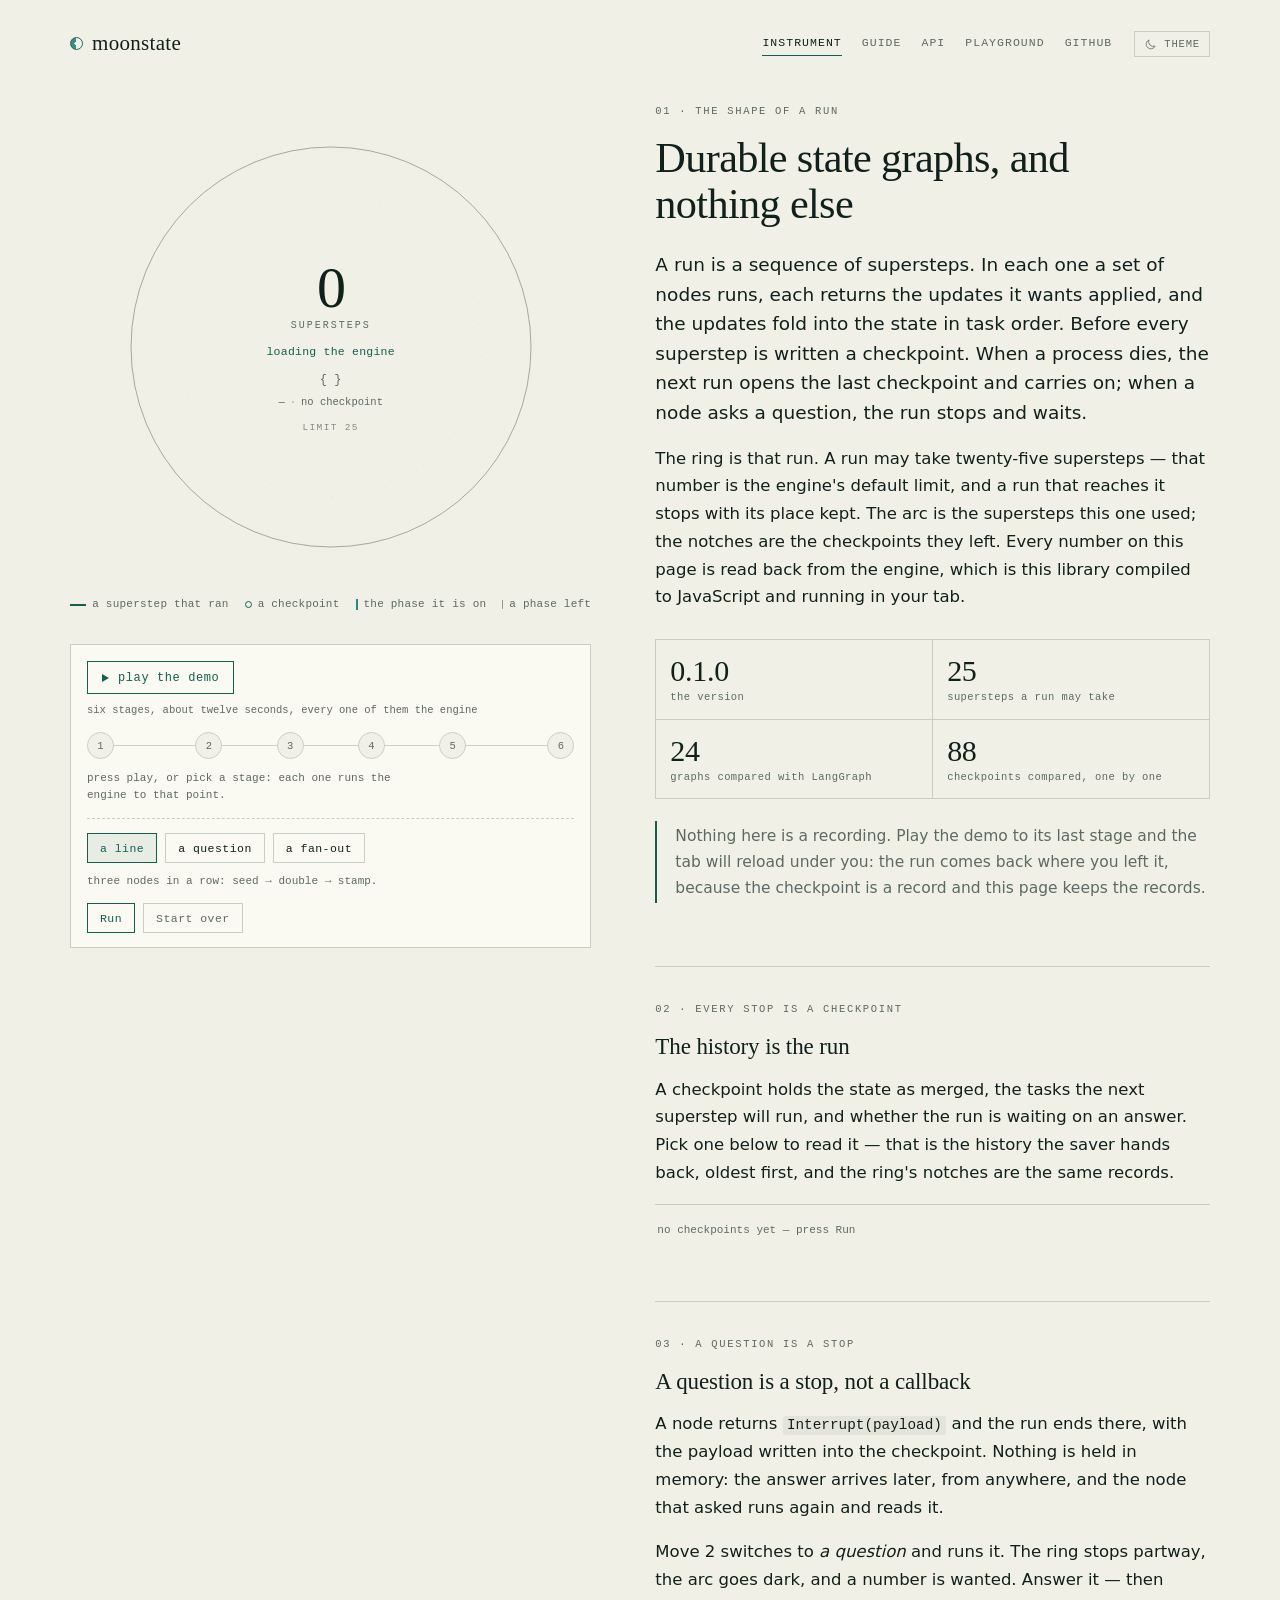
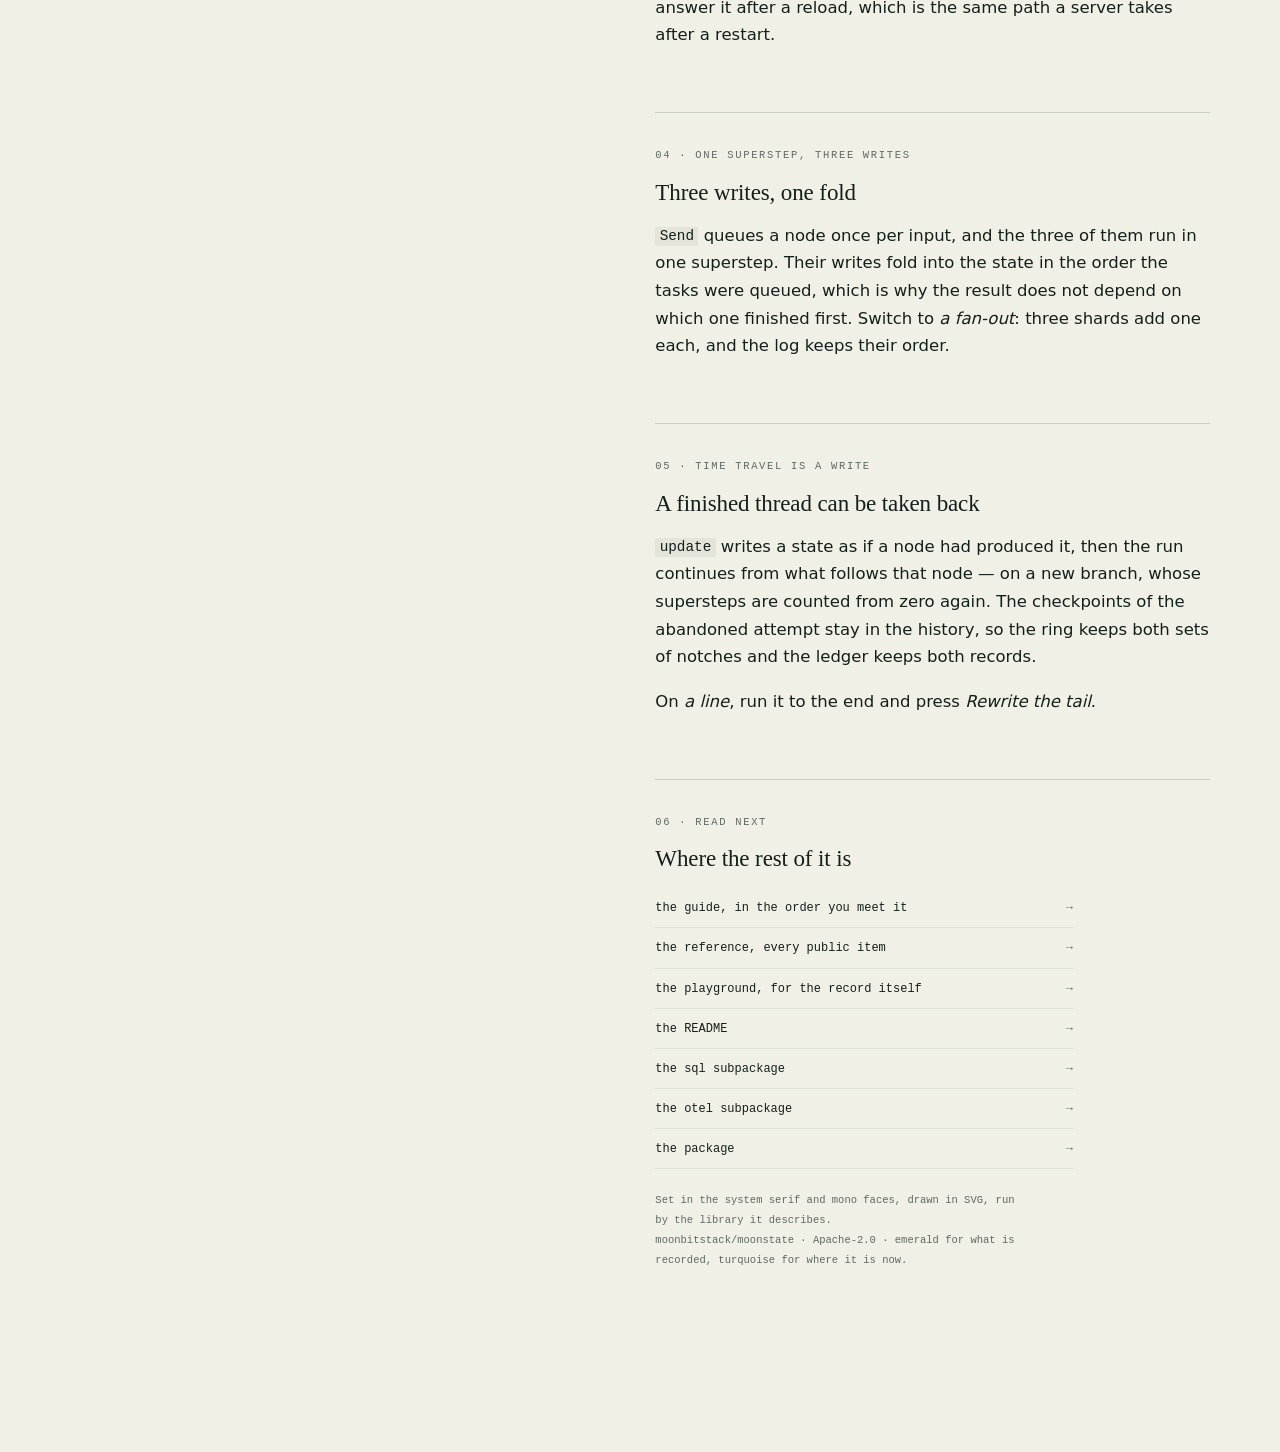
==== docs/index.html @ 7e215491 "docs(site): two stones instead of one — emerald records, turquoise is now. The palette had a single " ====
<!doctype html>
<html lang="en">
  <head>
    <meta charset="utf-8">
    <meta name="viewport" content="width=device-width, initial-scale=1">
    <title>moonstate — durable state graphs for MoonBit</title>
    <meta name="description" content="A run is a sequence of supersteps, and every superstep is a checkpoint. This page runs the library in your browser: run it, stop it at a question, reload the tab, and it carries on.">
    <meta name="theme-color" content="#f1f0e7">
    <link rel="icon" href="favicon.svg" type="image/svg+xml">
    <link rel="stylesheet" href="assets/instrument.css">
    <script src="assets/theme.js"></script>
    <script src="assets/chrome.js" defer></script>
    <script type="module" src="assets/instrument.js"></script>
  </head>
  <body>
    <a class="skip" href="#plates">Skip to the text</a>

    <header class="top">
      <a class="mark" href="index.html">moonstate</a>
      <nav class="nav" aria-label="The library">
        <a href="index.html" aria-current="page">instrument</a>
        <a href="guide.html">guide</a>
        <a href="api.html">api</a>
        <a href="playground.html">playground</a>
        <a href="https://github.com/moonbitstack/moonstate">github</a>
        <button class="theme" type="button" data-theme-toggle aria-label="Switch to the dark theme">
          <svg data-icon="moon" viewBox="0 0 24 24" fill="none" stroke="currentColor" stroke-width="1.5" aria-hidden="true">
            <path d="M20.5 14.8A8.6 8.6 0 0 1 9.2 3.5a8.6 8.6 0 1 0 11.3 11.3Z"></path>
          </svg>
          <svg data-icon="sun" viewBox="0 0 24 24" fill="none" stroke="currentColor" stroke-width="1.5" aria-hidden="true">
            <circle cx="12" cy="12" r="4"></circle>
            <path d="M12 2.8v2.1M12 19.1v2.1M2.8 12h2.1M19.1 12h2.1M5.5 5.5l1.5 1.5M17 17l1.5 1.5M18.5 5.5 17 7M7 17l-1.5 1.5"></path>
          </svg>
          <span>theme</span>
        </button>
      </nav>
    </header>

    <main class="page">
      <section class="stage" aria-label="The instrument">
        <div class="instrument">
          <svg id="ring" viewBox="10 10 500 500" role="img" aria-labelledby="ring-title ring-desc">
            <title id="ring-title">The phase ring of a run</title>
            <desc id="ring-desc">A ring of twenty-five phases. The arc is the supersteps that ran, the notches are the checkpoints they left, and the faint ticks are the supersteps the run did not need.</desc>
            <circle class="rim" cx="260" cy="260" r="200"></circle>
            <circle class="rim-inner" cx="260" cy="260" r="150"></circle>
            <g id="ticks"></g>
            <path id="arc" class="arc" d=""></path>
            <g id="notches"></g>
            <g id="cap"></g>
          </svg>

          <div class="readout" aria-live="polite">
            <p class="count"><span id="phase">0</span><span class="unit">supersteps</span></p>
            <p class="verdict" id="verdict">loading the engine</p>
            <p class="state" id="state" data-empty="true">{ }</p>
            <p class="meta">
              <span id="next-nodes">—</span><span class="dot">·</span><span id="checkpoint">no checkpoint</span>
            </p>
            <p class="budget">limit <span id="limit">25</span></p>
          </div>
        </div>

        <p class="legend" aria-hidden="true">
          <span><i></i> a superstep that ran</span>
          <span><i class="k-notch"></i> a checkpoint</span>
          <span><i class="k-now"></i> the phase it is on</span>
          <span><i class="k-tick"></i> a phase left</span>
        </p>

        <form class="controls" id="controls" autocomplete="off">
          <div class="demo">
            <div class="demo-head">
              <button type="button" class="act act-play" id="play"><span class="mark-play" aria-hidden="true"></span><span class="demo-label">play the demo</span></button>
              <span class="demo-note">six stages, about twelve seconds, every one of them the engine</span>
            </div>
            <ol class="stages" id="stages" aria-label="The stages of the demo">
              <li><button type="button" data-stage="0" aria-label="stage 1, a line">1</button></li>
              <li><button type="button" data-stage="1" aria-label="stage 2, a question">2</button></li>
              <li><button type="button" data-stage="2" aria-label="stage 3, the answer">3</button></li>
              <li><button type="button" data-stage="3" aria-label="stage 4, a fan-out">4</button></li>
              <li><button type="button" data-stage="4" aria-label="stage 5, a rewrite">5</button></li>
              <li><button type="button" data-stage="5" aria-label="stage 6, the plug">6</button></li>
            </ol>
            <p class="stage-note" id="stage-note">press play, or pick a stage: each one runs the engine to that point.</p>
          </div>

          <div class="manual">
          <div class="chips" role="group" aria-label="The graph">
            <button type="button" class="chip is-on" data-scenario="line">a line</button>
            <button type="button" class="chip" data-scenario="review">a question</button>
            <button type="button" class="chip" data-scenario="fanout">a fan-out</button>
          </div>

          <p class="hint" id="hint">three nodes in a row: seed → double → stamp.</p>

          <div class="acts">
            <button type="button" class="act act-run" id="run">Run</button>
            <button type="button" class="act" id="rewrite" hidden>Rewrite the tail</button>
            <button type="button" class="act act-quiet" id="reset">Start over</button>
          </div>

          <div class="answer" id="answer-row" hidden>
            <label for="answer">the question wants a number</label>
            <input id="answer" name="answer" inputmode="numeric" value="7" size="3">
            <button type="submit" class="act" id="reply">Answer</button>
          </div>
          </div>

        </form>
      </section>

      <div class="plates" id="plates">
        <section class="plate" id="what">
          <span class="index">01 · the shape of a run</span>
          <h1>Durable state graphs, and nothing else</h1>
          <p class="lede">
            A run is a sequence of supersteps. In each one a set of nodes runs, each returns the
            updates it wants applied, and the updates fold into the state in task order. Before
            every superstep is written a checkpoint. When a process dies, the next run opens the
            last checkpoint and carries on; when a node asks a question, the run stops and waits.
          </p>
          <p>
            The ring is that run. A run may take twenty-five supersteps — that number is the
            engine's default limit, and a run that reaches it stops with its place kept. The arc
            is the supersteps this one used; the notches are the checkpoints they left. Every
            number on this page is read back from the engine, which is this library compiled to
            JavaScript and running in your tab.
          </p>

          <!-- numbers:start -->
          <div class="numbers">
            <div><b>0.1.0</b><span>the version</span></div>
            <div><b>25</b><span>supersteps a run may take</span></div>
            <div><b>24</b><span>graphs compared with LangGraph</span></div>
            <div><b>88</b><span>checkpoints compared, one by one</span></div>
          </div>
          <!-- numbers:end -->

          <p class="aside">
            Nothing here is a recording. Play the demo to its last stage and the tab will
            reload under you: the run comes back where you left it, because the checkpoint is a
            record and this page keeps the records.
          </p>
        </section>

        <section class="plate" id="ledger-plate">
          <span class="index">02 · every stop is a checkpoint</span>
          <h2>The history is the run</h2>
          <p>
            A checkpoint holds the state as merged, the tasks the next superstep will run, and
            whether the run is waiting on an answer. Pick one below to read it — that is the
            history the saver hands back, oldest first, and the ring's notches are the same
            records.
          </p>
          <ol class="ledger" id="ledger" tabindex="0" aria-label="The checkpoints of this run"></ol>
        </section>

        <section class="plate" id="question">
          <span class="index">03 · a question is a stop</span>
          <h2>A question is a stop, not a callback</h2>
          <p>
            A node returns <code>Interrupt(payload)</code> and the run ends there, with the
            payload written into the checkpoint. Nothing is held in memory: the answer arrives
            later, from anywhere, and the node that asked runs again and reads it.
          </p>
          <p>
            Move 2 switches to <em>a question</em> and runs it. The ring stops partway, the arc
            goes dark, and a number is wanted. Answer it — then answer it after a reload, which is
            the same path a server takes after a restart.
          </p>
        </section>

        <section class="plate" id="fold">
          <span class="index">04 · one superstep, three writes</span>
          <h2>Three writes, one fold</h2>
          <p>
            <code>Send</code> queues a node once per input, and the three of them run in one
            superstep. Their writes fold into the state in the order the tasks were queued, which
            is why the result does not depend on which one finished first. Switch to
            <em>a fan-out</em>: three shards add one each, and the log keeps their order.
          </p>
        </section>

        <section class="plate" id="rewrite-plate">
          <span class="index">05 · time travel is a write</span>
          <h2>A finished thread can be taken back</h2>
          <p>
            <code>update</code> writes a state as if a node had produced it, then the run
            continues from what follows that node — on a new branch, whose supersteps are counted
            from zero again. The checkpoints of the abandoned attempt stay in the history, so the
            ring keeps both sets of notches and the ledger keeps both records.
          </p>
          <p>
            On <em>a line</em>, run it to the end and press <em>Rewrite the tail</em>.
          </p>
        </section>

        <section class="plate" id="reading">
          <span class="index">06 · read next</span>
          <h2>Where the rest of it is</h2>
          <ul class="links">
            <li><a href="guide.html"><span>the guide, in the order you meet it</span></a></li>
            <li><a href="api.html"><span>the reference, every public item</span></a></li>
            <li><a href="playground.html"><span>the playground, for the record itself</span></a></li>
            <li><a href="https://github.com/moonbitstack/moonstate#readme"><span>the README</span></a></li>
            <li><a href="https://github.com/moonbitstack/moonstate/tree/master/src/sql"><span>the sql subpackage</span></a></li>
            <li><a href="https://github.com/moonbitstack/moonstate/tree/master/src/otel"><span>the otel subpackage</span></a></li>
            <li><a href="https://mooncakes.io/docs/moonbitstack/moonstate"><span>the package</span></a></li>
          </ul>
          <p class="colophon">
            Set in the system serif and mono faces, drawn in SVG, run by the library it describes.
            <br>moonbitstack/moonstate · Apache-2.0 · emerald for what is recorded, turquoise for where it is now.
          </p>
        </section>
      </div>
    </main>
  </body>
</html>
---- docs/assets/instrument.css ----
/* Two stones, two jobs. Emerald is what the run has already done — the arc, the
   notches, the labels, the links. Turquoise is where the run is now — the phase
   that is lit, the stage you are on, the mark the arc stops at. Everything else
   is ink on paper.

   Light is unglazed porcelain with a green cast; dark is obsidian with a little
   pine in it, so the stone colours have somewhere to sit. The accent colours are
   not decoration: a thing that moves is turquoise, a thing that is recorded is
   emerald, and nothing else is allowed to be either. */

:root {
  --paper: #f1f0e7;
  --panel: #faf9f2;
  --ink: #12201b;
  --muted: #5d6a63;
  --rule: #c8cec1;
  --rule-soft: #dee2d5;
  --accent: #14604e;
  --accent-soft: #a7c9bc;
  --jade: #2c8a7d;

  --serif: ui-serif, Georgia, "Iowan Old Style", "Times New Roman", serif;
  --sans: ui-sans-serif, system-ui, "Segoe UI", Helvetica, Arial, sans-serif;
  --mono: ui-monospace, "SFMono-Regular", Menlo, Consolas, monospace;

  --measure: 58ch;
  --page: 1200px;
  --gap: 64px;

  color-scheme: light;
}

:root[data-theme="dark"] {
  --paper: #0a1211;
  --panel: #101b18;
  --ink: #e6ece7;
  --muted: #8da09a;
  --rule: #26362f;
  --rule-soft: #1a2622;
  --accent: #6ccbb0;
  --accent-soft: #1f4237;
  --jade: #58d0c4;

  color-scheme: dark;
}

/* No script and no stored choice: the system still decides. */
@media (prefers-color-scheme: dark) {
  :root:not([data-theme]) {
    --paper: #0a1211;
    --panel: #101b18;
    --ink: #e6ece7;
    --muted: #8da09a;
    --rule: #26362f;
    --rule-soft: #1a2622;
    --accent: #6ccbb0;
    --accent-soft: #1f4237;
    --jade: #58d0c4;

    color-scheme: dark;
  }
}

*,
*::before,
*::after {
  box-sizing: border-box;
}

html {
  background: var(--paper);
  color: var(--ink);
  font-family: var(--serif);
  -webkit-text-size-adjust: 100%;
  scroll-behavior: smooth;
}

@supports selector(::-webkit-scrollbar) {
  html::-webkit-scrollbar,
  .ledger::-webkit-scrollbar,
  .rail::-webkit-scrollbar,
  .record::-webkit-scrollbar,
  pre::-webkit-scrollbar {
    width: 11px;
    height: 11px;
  }

  html::-webkit-scrollbar-track,
  .ledger::-webkit-scrollbar-track,
  .rail::-webkit-scrollbar-track,
  .record::-webkit-scrollbar-track,
  pre::-webkit-scrollbar-track {
    background: transparent;
  }

  html::-webkit-scrollbar-thumb,
  .ledger::-webkit-scrollbar-thumb,
  .rail::-webkit-scrollbar-thumb,
  .record::-webkit-scrollbar-thumb,
  pre::-webkit-scrollbar-thumb {
    border: 3px solid transparent;
    border-radius: 99px;
    background-clip: content-box;
    background-color: color-mix(in srgb, var(--ink) 22%, transparent);
  }

  html::-webkit-scrollbar-thumb:hover,
  .ledger::-webkit-scrollbar-thumb:hover,
  .rail::-webkit-scrollbar-thumb:hover,
  .record::-webkit-scrollbar-thumb:hover,
  pre::-webkit-scrollbar-thumb:hover {
    background-color: color-mix(in srgb, var(--ink) 44%, transparent);
  }
}

/* Only where there is no webkit pseudo-element to style: a browser that has one
   ignores the standard properties on the same element. */
@supports not selector(::-webkit-scrollbar) {
  html {
    scrollbar-width: thin;
    scrollbar-color: color-mix(in srgb, var(--ink) 22%, transparent) transparent;
  }
}

body {
  margin: 0;
  background: var(--paper);
  color: var(--ink);
  font-family: var(--sans);
  font-size: 16.5px;
  line-height: 1.68;
  -webkit-font-smoothing: antialiased;
  text-rendering: optimizeLegibility;
}

::selection {
  background: color-mix(in srgb, var(--accent) 26%, transparent);
}

a {
  color: inherit;
  text-decoration-color: color-mix(in srgb, var(--accent) 70%, transparent);
  text-underline-offset: 3px;
  text-decoration-thickness: 1px;
}

a:hover {
  text-decoration-color: var(--accent);
}

:focus-visible {
  outline: 1px solid var(--accent);
  outline-offset: 3px;
}

p {
  margin: 0 0 16px;
}

code {
  font-family: var(--mono);
  font-size: 0.87em;
  overflow-wrap: break-word;
  color: var(--ink);
  background: color-mix(in srgb, var(--ink) 6%, transparent);
  padding: 0.08em 0.3em;
  border-radius: 2px;
}

pre code {
  background: none;
  padding: 0;
  font-size: inherit;
}

.skip {
  position: absolute;
  left: -9999px;
  top: 0;
}

.skip:focus {
  left: 16px;
  top: 12px;
  z-index: 20;
  padding: 8px 12px;
  background: var(--panel);
  border: 1px solid var(--accent);
  font-family: var(--mono);
  font-size: 12px;
}

/* ---------- the head of every page ---------- */

.top {
  width: 100%;
  max-width: var(--page);
  margin: 0 auto;
  padding: 26px 30px 16px;
  display: flex;
  flex-wrap: wrap;
  align-items: center;
  justify-content: space-between;
  gap: 14px 28px;
}

.mark {
  font-family: var(--serif);
  font-size: 21px;
  letter-spacing: 0.015em;
  text-decoration: none;
  display: inline-flex;
  align-items: center;
  gap: 9px;
}

.mark::before {
  content: "";
  width: 13px;
  height: 13px;
  border: 1px solid var(--accent);
  border-radius: 50%;
  background:
    radial-gradient(circle at 50% 50%, var(--paper) 0 26%, transparent 27%),
    linear-gradient(90deg, var(--jade) 0 50%, transparent 50%);
  opacity: 0.95;
}

.nav {
  display: flex;
  flex-wrap: wrap;
  align-items: center;
  gap: 6px 20px;
  margin-left: auto;
  font-family: var(--mono);
  font-size: 11.5px;
  letter-spacing: 0.09em;
  text-transform: uppercase;
}

.nav a {
  color: var(--muted);
  text-decoration: none;
  padding: 2px 0;
  border-bottom: 1px solid transparent;
}

.nav a:hover,
.nav a:focus-visible {
  color: var(--ink);
}

.nav a[aria-current="page"] {
  color: var(--ink);
  border-bottom-color: var(--accent);
}

.theme {
  display: inline-flex;
  align-items: center;
  gap: 7px;
  padding: 6px 9px 5px;
  margin-left: 2px;
  background: transparent;
  border: 1px solid var(--rule);
  color: var(--muted);
  font-family: var(--mono);
  font-size: 10.5px;
  letter-spacing: 0.08em;
  text-transform: uppercase;
  cursor: pointer;
  transition: color 140ms ease, border-color 140ms ease;
}

.theme:hover {
  color: var(--ink);
  border-color: var(--accent);
}

.theme svg {
  width: 13px;
  height: 13px;
  display: block;
}

/* The icon is the thing a click gives you: a moon while it is light, a sun
   while it is dark. */
.theme [data-icon="sun"] {
  display: none;
}

:root[data-theme="dark"] .theme [data-icon="sun"] {
  display: block;
}

:root[data-theme="dark"] .theme [data-icon="moon"] {
  display: none;
}

/* ---------- the home page ---------- */

.page {
  display: grid;
  grid-template-columns: minmax(0, 0.94fr) minmax(0, 1fr);
  gap: var(--gap);
  max-width: var(--page);
  margin: 0 auto;
  padding: 16px 30px 118px;
  align-items: start;
}

.stage {
  position: sticky;
  top: 26px;
  display: grid;
  grid-template-columns: minmax(0, 1fr);
  gap: 12px;
  padding-top: 4px;
  min-width: 0;
}

.instrument {
  position: relative;
  min-width: 0;
}

#ring {
  display: block;
  width: 100%;
  max-width: 500px;
  height: auto;
  margin: 0 auto;
  overflow: visible;
}

.rim {
  fill: none;
  stroke: color-mix(in srgb, var(--ink) 34%, transparent);
  stroke-width: 1;
}

.rim-inner {
  fill: none;
  stroke: var(--rule-soft);
  stroke-width: 0.75;
  stroke-dasharray: 1 8;
}

.tick {
  stroke: color-mix(in srgb, var(--ink) 30%, transparent);
  stroke-width: 1;
}

.tick.is-run {
  stroke: var(--accent);
  stroke-width: 1.5;
}

.tick.is-now {
  stroke: var(--jade);
  stroke-width: 3.2;
}

.numeral {
  fill: var(--muted);
  font-family: var(--mono);
  font-size: 10px;
  letter-spacing: 0.04em;
}

.arc {
  fill: none;
  stroke: var(--accent);
  stroke-width: 2.6;
  stroke-linecap: round;
}

.notch {
  fill: var(--paper);
  stroke: var(--accent);
  stroke-width: 1.2;
  cursor: pointer;
  transition: r 120ms ease, fill 120ms ease;
}

.notch:hover {
  fill: var(--accent-soft);
}

.notch.is-picked {
  fill: var(--accent);
}

.notch:focus-visible {
  outline: none;
  stroke: var(--ink);
  stroke-width: 2;
  r: 5;
}

/* the end of a run, marked where the arc stops */
.cap {
  fill: none;
  stroke: var(--jade);
  stroke-width: 1.8;
}

/* the line that says what pressing Run will do, right above the button */
.hint {
  margin: -2px 0 0;
  font-family: var(--mono);
  font-size: 11px;
  line-height: 1.6;
  color: var(--muted);
  max-width: 46ch;
}

.legend {
  display: flex;
  flex-wrap: wrap;
  justify-content: center;
  gap: 4px 16px;
  margin: -14px 0 6px;
  font-family: var(--mono);
  font-size: 11px;
  letter-spacing: 0.02em;
  color: var(--muted);
}

.legend span {
  display: inline-flex;
  align-items: center;
  gap: 6px;
}

.legend i {
  display: inline-block;
  width: 16px;
  height: 2px;
  background: var(--accent);
}

.legend .k-notch {
  width: 7px;
  height: 7px;
  border-radius: 50%;
  border: 1.2px solid var(--accent);
  background: var(--paper);
}

.legend .k-tick {
  width: 1px;
  height: 9px;
  background: color-mix(in srgb, var(--ink) 40%, transparent);
}

.legend .k-now {
  width: 2px;
  height: 11px;
  background: var(--jade);
}

/* the reading sits at the centre of the dial, where a dial's reading belongs */
.readout {
  position: absolute;
  left: 50%;
  top: 50%;
  transform: translate(-50%, -50%);
  width: 66%;
  max-width: 300px;
  text-align: center;
  display: grid;
  justify-items: center;
  gap: 0;
}

.count {
  margin: 0;
  font-family: var(--serif);
  font-size: 58px;
  line-height: 1;
  letter-spacing: -0.025em;
  font-variant-numeric: lining-nums;
}

.count .unit {
  display: block;
  margin: 4px 0 0;
  font-family: var(--mono);
  font-size: 10px;
  letter-spacing: 0.2em;
  text-transform: uppercase;
  color: var(--muted);
}

.verdict {
  margin: 12px 0 0;
  font-family: var(--mono);
  font-size: 11.5px;
  line-height: 1.5;
  letter-spacing: 0.02em;
  color: var(--accent);
  max-width: 22ch;
}

.state {
  margin: 10px 0 0;
  font-family: var(--mono);
  font-size: 12px;
  line-height: 1.5;
  overflow-wrap: anywhere;
  color: var(--ink);
}

.state[data-empty="true"] {
  color: var(--muted);
}

.meta {
  margin: 6px 0 0;
  font-family: var(--mono);
  font-size: 10.5px;
  line-height: 1.5;
  color: var(--muted);
  overflow-wrap: anywhere;
}

.budget {
  margin: 10px 0 0;
  font-family: var(--mono);
  font-size: 9.5px;
  letter-spacing: 0.14em;
  text-transform: uppercase;
  color: color-mix(in srgb, var(--muted) 75%, transparent);
}

.dot {
  padding: 0 5px;
  opacity: 0.6;
}

.controls {
  display: grid;
  gap: 14px;
  margin-top: 12px;
  padding: 16px 16px 14px;
  border: 1px solid var(--rule);
  background: var(--panel);
}

.chips,
.acts {
  display: flex;
  flex-wrap: wrap;
  gap: 8px;
}

.chip,
.act,
.lever,
.moves button {
  font-family: var(--mono);
  font-size: 11.5px;
  letter-spacing: 0.04em;
  color: var(--ink);
  background: transparent;
  border: 1px solid var(--rule);
  padding: 8px 12px 7px;
  cursor: pointer;
  transition: border-color 140ms ease, color 140ms ease, background 140ms ease;
}

.chip:hover,
.act:hover,
.lever:hover,
.moves button:hover {
  border-color: var(--accent);
  color: var(--accent);
}

.chip.is-on {
  border-color: var(--accent);
  color: var(--accent);
  background: color-mix(in srgb, var(--accent) 8%, transparent);
}

.act-run {
  border-color: var(--accent);
  color: var(--accent);
}

.act-run:not(:disabled):hover {
  background: color-mix(in srgb, var(--accent) 12%, transparent);
}

.act-quiet {
  color: var(--muted);
}

.act[disabled] {
  color: var(--muted);
  border-color: var(--rule-soft);
  cursor: default;
  opacity: 0.6;
}

.answer[hidden],
.act[hidden] {
  display: none;
}

.answer {
  display: flex;
  flex-wrap: wrap;
  align-items: center;
  gap: 10px;
  font-family: var(--mono);
  font-size: 11.5px;
  color: var(--muted);
}

.answer input {
  width: 66px;
  padding: 7px 9px;
  font-family: var(--mono);
  font-size: 13px;
  color: var(--ink);
  background: var(--paper);
  border: 1px solid var(--rule);
}

.answer input:focus {
  outline: none;
  border-color: var(--accent);
}

.lever-line {
  display: flex;
  flex-wrap: wrap;
  align-items: baseline;
  gap: 10px;
  margin: 0;
  font-family: var(--mono);
  font-size: 11px;
  color: var(--muted);
}

.lever {
  border-color: var(--ink);
  color: var(--ink);
}

/* the demo track: a play button, five stages, one line saying what happens */

.demo {
  display: grid;
  gap: 11px;
  padding-bottom: 14px;
  border-bottom: 1px dashed var(--rule);
}

.demo-head {
  display: flex;
  flex-wrap: wrap;
  align-items: center;
  gap: 8px 14px;
}

.act-play {
  display: inline-flex;
  align-items: center;
  border-color: var(--accent);
  color: var(--accent);
  font-size: 12px;
  letter-spacing: 0.05em;
  padding: 9px 14px 8px;
}

.act-play:hover {
  background: color-mix(in srgb, var(--accent) 12%, transparent);
}

.mark-play {
  width: 0;
  height: 0;
  margin-right: 9px;
  border-left: 7px solid currentColor;
  border-top: 4.5px solid transparent;
  border-bottom: 4.5px solid transparent;
}

.act-play.is-playing .mark-play {
  width: 8px;
  height: 8px;
  margin-right: 9px;
  border: 0;
  background: currentColor;
}

.demo-note {
  font-family: var(--mono);
  font-size: 10.5px;
  color: var(--muted);
}

.stages {
  list-style: none;
  display: flex;
  align-items: center;
  margin: 2px 0 0;
  padding: 0;
  position: relative;
}

.stages::before {
  content: "";
  position: absolute;
  left: 13px;
  right: 13px;
  top: 13px;
  height: 1px;
  background: color-mix(in srgb, var(--ink) 18%, transparent);
}

.stages li {
  flex: 1;
  display: flex;
  justify-content: center;
  position: relative;
}

.stages li:first-child {
  justify-content: flex-start;
}

.stages li:last-child {
  justify-content: flex-end;
}

.stages button {
  position: relative;
  z-index: 1;
  width: 27px;
  height: 27px;
  padding: 0;
  border-radius: 50%;
  border: 1px solid var(--rule);
  background: var(--paper);
  font-family: var(--mono);
  font-size: 10.5px;
  color: var(--muted);
  cursor: pointer;
  transition: background 140ms ease, border-color 140ms ease, color 140ms ease;
}

.stages button:hover {
  border-color: var(--accent);
  color: var(--accent);
}

.stages li.is-done button {
  border-color: var(--accent);
  color: var(--accent);
}

.stages li.is-next button {
  border-color: var(--accent);
  color: var(--accent);
  box-shadow: 0 0 0 3px color-mix(in srgb, var(--accent) 12%, transparent);
}

.stages li.is-now button {
  background: var(--jade);
  border-color: var(--jade);
  color: var(--paper);
}

.stage-note {
  margin: 0;
  min-height: 2.6em;
  font-family: var(--mono);
  font-size: 11px;
  line-height: 1.55;
  color: var(--muted);
  max-width: 52ch;
}

.manual {
  display: grid;
  gap: 12px;
}

/* ---------- the plates ---------- */

.plates {
  display: grid;
  gap: 0;
  padding-top: 2px;
  min-width: 0;
}

.plate {
  padding: 34px 0 46px;
  border-top: 1px solid var(--rule);
}

.plate:first-child {
  border-top: none;
  padding-top: 8px;
}

.plate .index {
  display: block;
  margin-bottom: 14px;
  font-family: var(--mono);
  font-size: 10.5px;
  letter-spacing: 0.16em;
  text-transform: uppercase;
  color: var(--muted);
}

.plate h1 {
  font-family: var(--serif);
  font-size: clamp(32px, 3.3vw, 45px);
  font-weight: 400;
  line-height: 1.08;
  margin: 0 0 24px;
  letter-spacing: -0.015em;
  max-width: 22ch;
}

.plate h2 {
  font-family: var(--serif);
  font-size: 23px;
  font-weight: 400;
  line-height: 1.25;
  margin: 0 0 14px;
  letter-spacing: -0.005em;
}

.plate p {
  margin: 0 0 17px;
  max-width: var(--measure);
}

.lede {
  font-size: 18.5px;
  line-height: 1.6;
  color: var(--ink);
}

.aside {
  padding: 2px 0 2px 18px;
  border-left: 2px solid var(--accent);
  color: var(--muted);
  font-size: 15.5px;
}

/* the numbers, read out of the repository by a script */
.numbers {
  display: grid;
  grid-template-columns: repeat(2, minmax(0, 1fr));
  gap: 1px;
  margin: 28px 0 22px;
  background: var(--rule);
  border: 1px solid var(--rule);
}

.numbers div {
  background: var(--paper);
  padding: 14px 14px 12px;
}

.numbers b {
  display: block;
  font-family: var(--serif);
  font-size: 30px;
  font-weight: 400;
  line-height: 1.1;
  letter-spacing: -0.01em;
  font-variant-numeric: lining-nums;
}

.numbers span {
  display: block;
  margin-top: 2px;
  font-family: var(--mono);
  font-size: 10.5px;
  letter-spacing: 0.04em;
  color: var(--muted);
}

.ledger {
  list-style: none;
  margin: 12px 0 0;
  padding: 0;
  max-height: 250px;
  overflow: auto;
  border-top: 1px solid var(--rule);
}

.ledger li {
  display: grid;
  grid-template-columns: 6.4em minmax(0, 1fr) auto;
  gap: 12px;
  align-items: baseline;
  padding: 8px 2px;
  border-bottom: 1px solid var(--rule-soft);
  font-family: var(--mono);
  font-size: 11px;
  color: var(--muted);
  cursor: pointer;
}

.ledger li:hover,
.ledger li:focus-visible {
  color: var(--ink);
  background: color-mix(in srgb, var(--ink) 3%, transparent);
}

.ledger li.is-picked {
  color: var(--ink);
  box-shadow: inset 2px 0 0 var(--accent);
  padding-left: 9px;
}

.ledger .id {
  color: var(--accent);
}

.ledger .what {
  overflow-wrap: anywhere;
}

.ledger .when {
  text-align: right;
  white-space: nowrap;
}

.ledger:empty::after {
  content: "no checkpoints yet — press Run";
  display: block;
  padding: 16px 2px;
  font-family: var(--mono);
  font-size: 11px;
  color: var(--muted);
}

.links {
  list-style: none;
  margin: 0 0 22px;
  padding: 0;
  display: grid;
  gap: 0;
  font-family: var(--mono);
  font-size: 12px;
  max-width: var(--measure);
}

.links li {
  border-bottom: 1px solid var(--rule-soft);
}

.links a {
  display: flex;
  justify-content: space-between;
  gap: 16px;
  padding: 10px 0 9px;
  text-decoration: none;
  color: var(--ink);
}

.links a::after {
  content: "→";
  color: var(--muted);
}

.links a:hover,
.links a:focus-visible {
  color: var(--accent);
}

.links a:hover::after {
  color: var(--accent);
}

.colophon {
  margin: 10px 0 0;
  font-family: var(--mono);
  font-size: 10.5px;
  line-height: 1.9;
  color: var(--muted);
}

@media (width <= 1000px) {
  .page {
    grid-template-columns: minmax(0, 1fr);
    gap: 44px;
    padding: 8px 22px 96px;
  }

  .stage {
    position: static;
  }

  .top {
    padding: 22px 22px 4px;
  }

  #ring {
    max-width: 380px;
  }
}

/* A short laptop screen: the whole instrument, controls included, has to be
   visible while the text scrolls beside it. */
@media (height <= 800px) and (width > 1000px) {
  #ring {
    max-width: 380px;
  }

  .count {
    font-size: 46px;
  }

  .controls {
    padding: 12px 14px 11px;
    gap: 10px;
  }

  .moves {
    padding-top: 9px;
  }
}

@media (width <= 460px) {
  body {
    font-size: 16px;
  }

  .top {
    padding: 18px 18px 2px;
    gap: 10px 16px;
  }

  .nav {
    gap: 6px 14px;
    font-size: 10.5px;
    letter-spacing: 0.06em;
    width: 100%;
    order: 3;
    margin-left: 0;
  }

  .count {
    font-size: 40px;
  }

  .page {
    padding: 6px 18px 72px;
  }

  .plate {
    padding: 26px 0 32px;
  }

  .ledger li {
    grid-template-columns: 5.2em minmax(0, 1fr);
  }

  .ledger .when {
    display: none;
  }

  .controls {
    padding: 13px;
  }

  .numbers {
    grid-template-columns: minmax(0, 1fr);
  }
}

@media (prefers-reduced-motion: reduce) {
  html {
    scroll-behavior: auto;
  }

  *,
  *::before,
  *::after {
    transition: none !important;
    animation: none !important;
  }
}

/* ---------- back to the top ---------- */

.to-top {
  position: fixed;
  right: 20px;
  bottom: 20px;
  z-index: 30;
  display: inline-flex;
  align-items: center;
  justify-content: center;
  width: 36px;
  height: 36px;
  padding: 0;
  background: color-mix(in srgb, var(--panel) 88%, transparent);
  backdrop-filter: blur(6px);
  border: 1px solid var(--rule);
  border-radius: 50%;
  color: var(--muted);
  cursor: pointer;
  opacity: 0;
  visibility: hidden;
  transform: translateY(6px);
  transition: opacity 180ms ease, transform 180ms ease, color 140ms ease,
    border-color 140ms ease, visibility 0ms linear 180ms;
}

.to-top[data-shown="true"] {
  opacity: 1;
  visibility: visible;
  transform: none;
  transition: opacity 180ms ease, transform 180ms ease, color 140ms ease,
    border-color 140ms ease, visibility 0ms;
}

.to-top:hover {
  color: var(--accent);
  border-color: var(--accent);
}

.to-top svg {
  width: 13px;
  height: 13px;
  display: block;
}

/* Only where the text column leaves a gutter at the right: a floating control
   that sits on a word is worse than no control. */
@media (width < 1280px) {
  .to-top {
    display: none;
  }
}
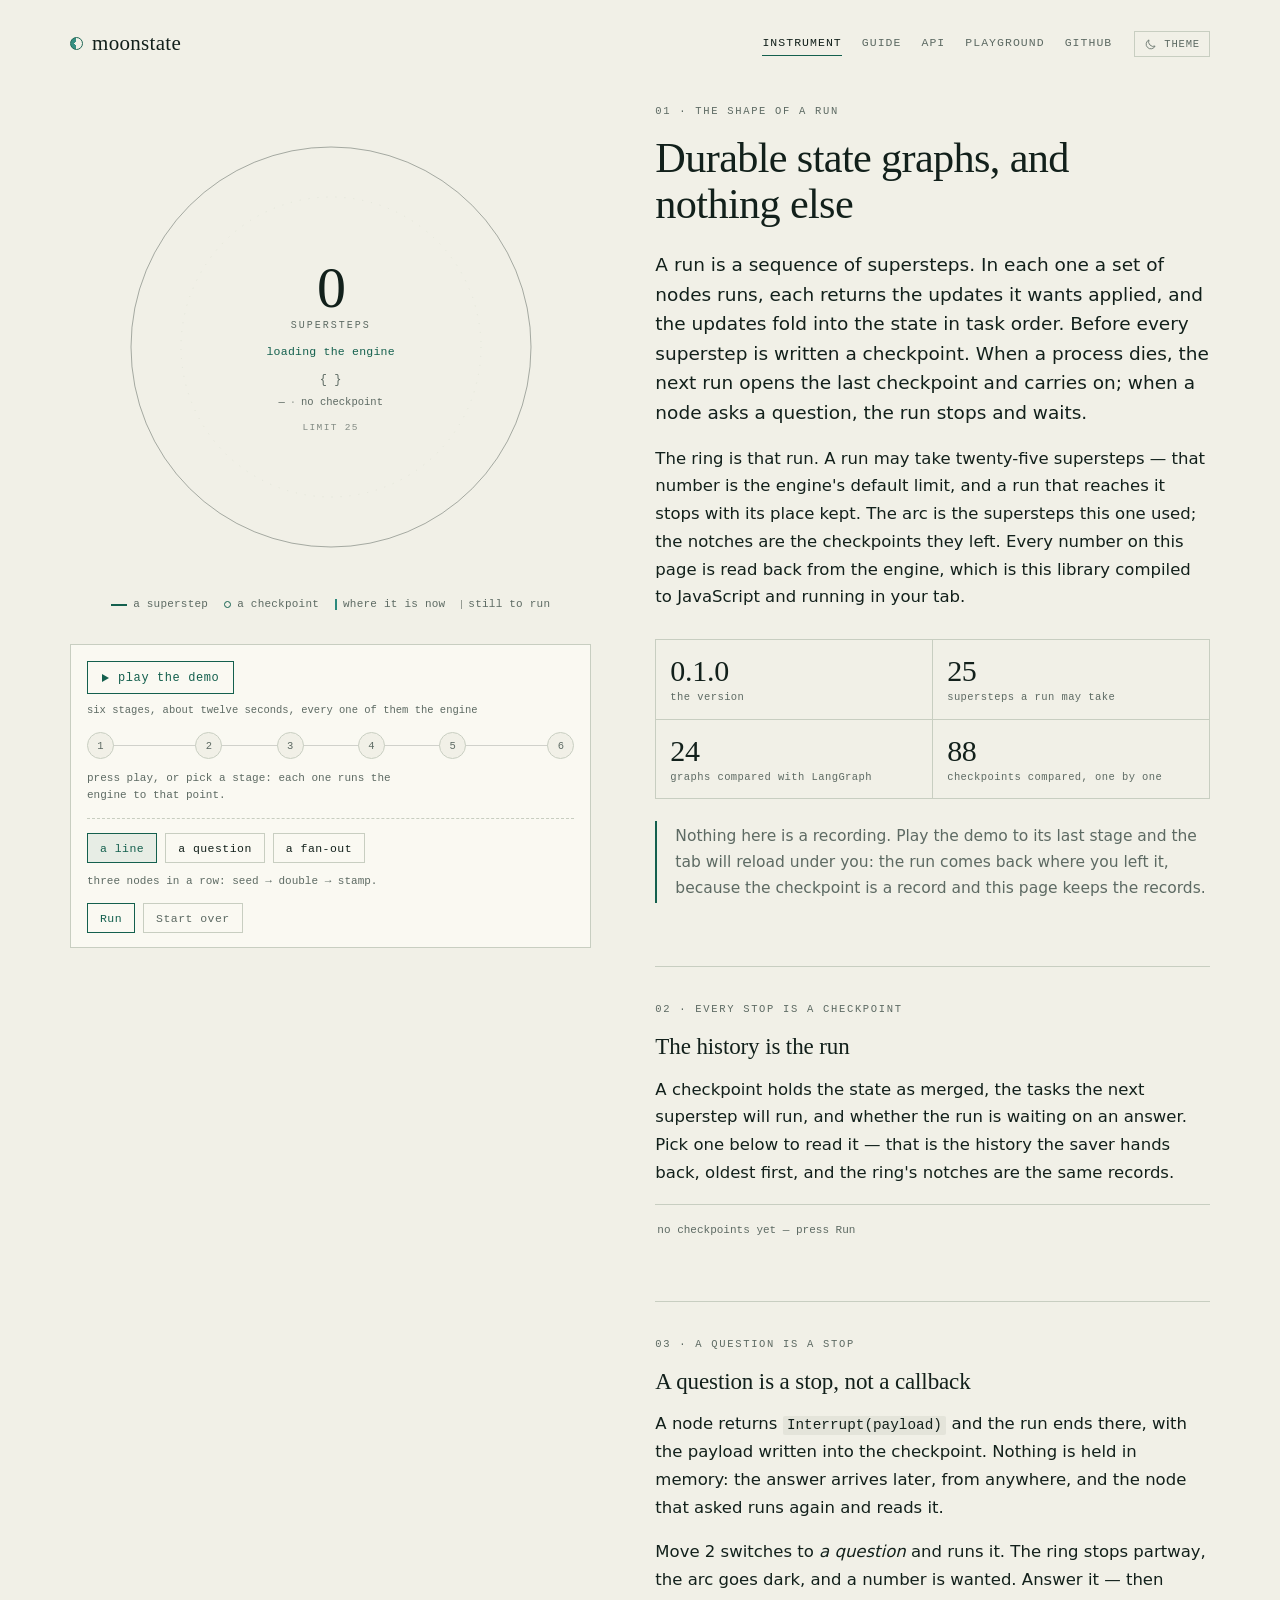
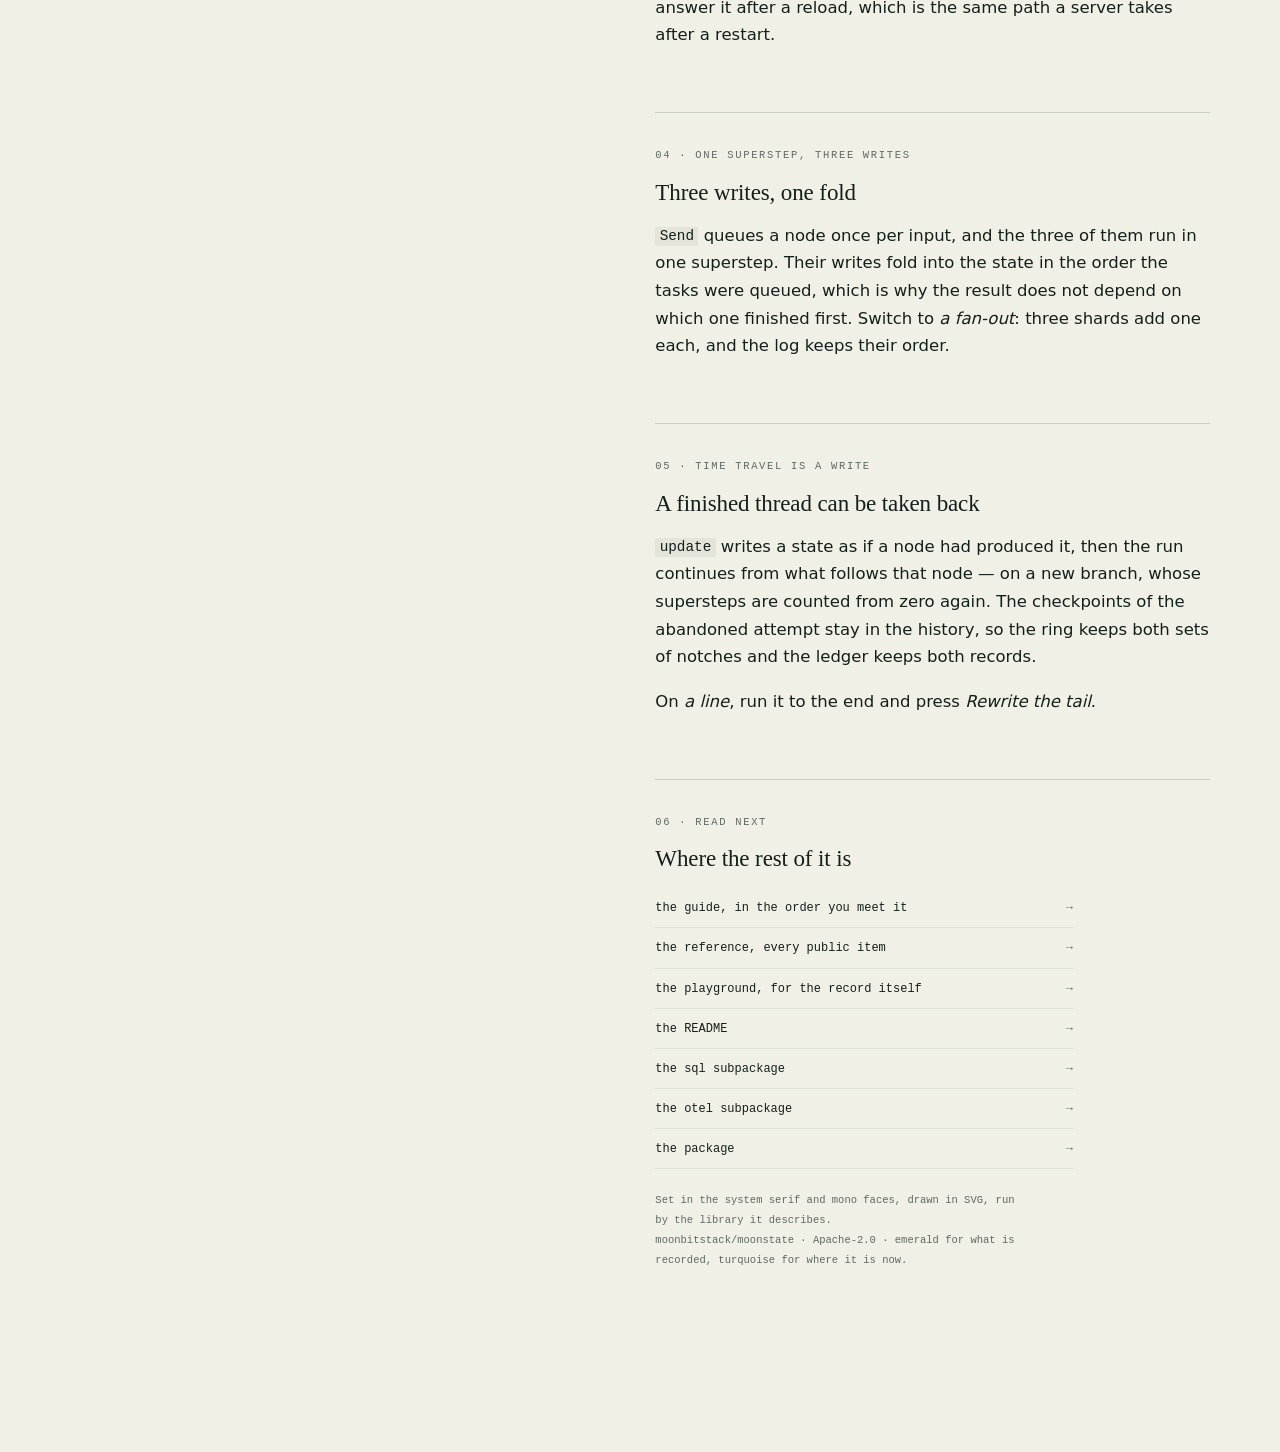
==== commit 78ef56e3: "docs(site): shorten the legend, so both dials explain themselves on one line. "a superstep that ran"" ====
--- a/docs/index.html
+++ b/docs/index.html
@@ -5,8 +5,19 @@
     <meta name="viewport" content="width=device-width, initial-scale=1">
     <title>moonstate — durable state graphs for MoonBit</title>
     <meta name="description" content="A run is a sequence of supersteps, and every superstep is a checkpoint. This page runs the library in your browser: run it, stop it at a question, reload the tab, and it carries on.">
+    <link rel="canonical" href="https://moonbitstack.github.io/moonstate/">
+    <meta property="og:type" content="website">
+    <meta property="og:site_name" content="moonstate">
+    <meta property="og:title" content="moonstate — durable state graphs for MoonBit">
+    <meta property="og:description" content="A run is a sequence of supersteps, and every superstep is a checkpoint. This page runs the library in your browser: run it, stop it at a question, reload the tab, and it carries on.">
+    <meta property="og:url" content="https://moonbitstack.github.io/moonstate/">
+    <meta property="og:image" content="https://moonbitstack.github.io/moonstate/og.png">
+    <meta property="og:image:width" content="1200">
+    <meta property="og:image:height" content="630">
+    <meta name="twitter:card" content="summary_large_image">
     <meta name="theme-color" content="#f1f0e7">
     <link rel="icon" href="favicon.svg" type="image/svg+xml">
+    <link rel="modulepreload" href="engine/moonstate.js">
     <link rel="stylesheet" href="assets/instrument.css">
     <script src="assets/theme.js"></script>
     <script src="assets/chrome.js" defer></script>
@@ -62,10 +73,10 @@
         </div>
 
         <p class="legend" aria-hidden="true">
-          <span><i></i> a superstep that ran</span>
+          <span><i></i> a superstep</span>
           <span><i class="k-notch"></i> a checkpoint</span>
-          <span><i class="k-now"></i> the phase it is on</span>
-          <span><i class="k-tick"></i> a phase left</span>
+          <span><i class="k-now"></i> where it is now</span>
+          <span><i class="k-tick"></i> still to run</span>
         </p>
 
         <form class="controls" id="controls" autocomplete="off">
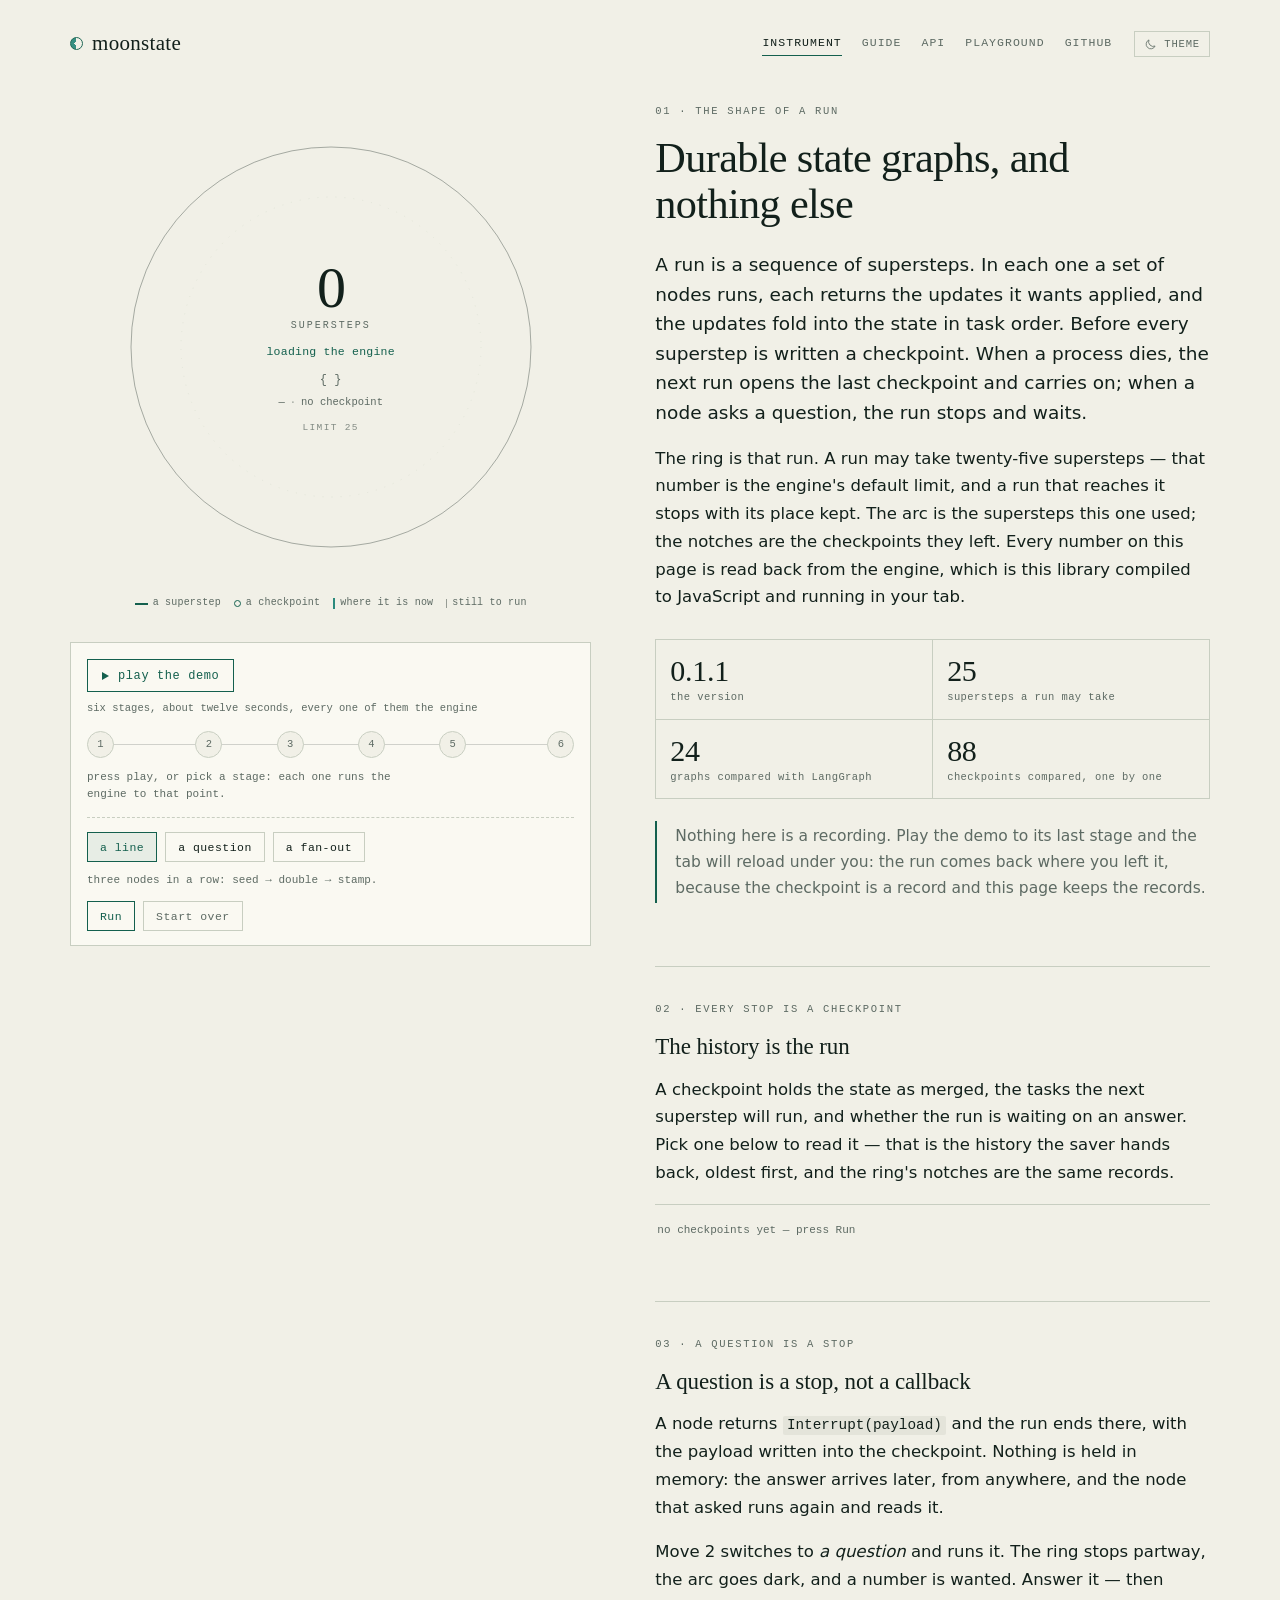
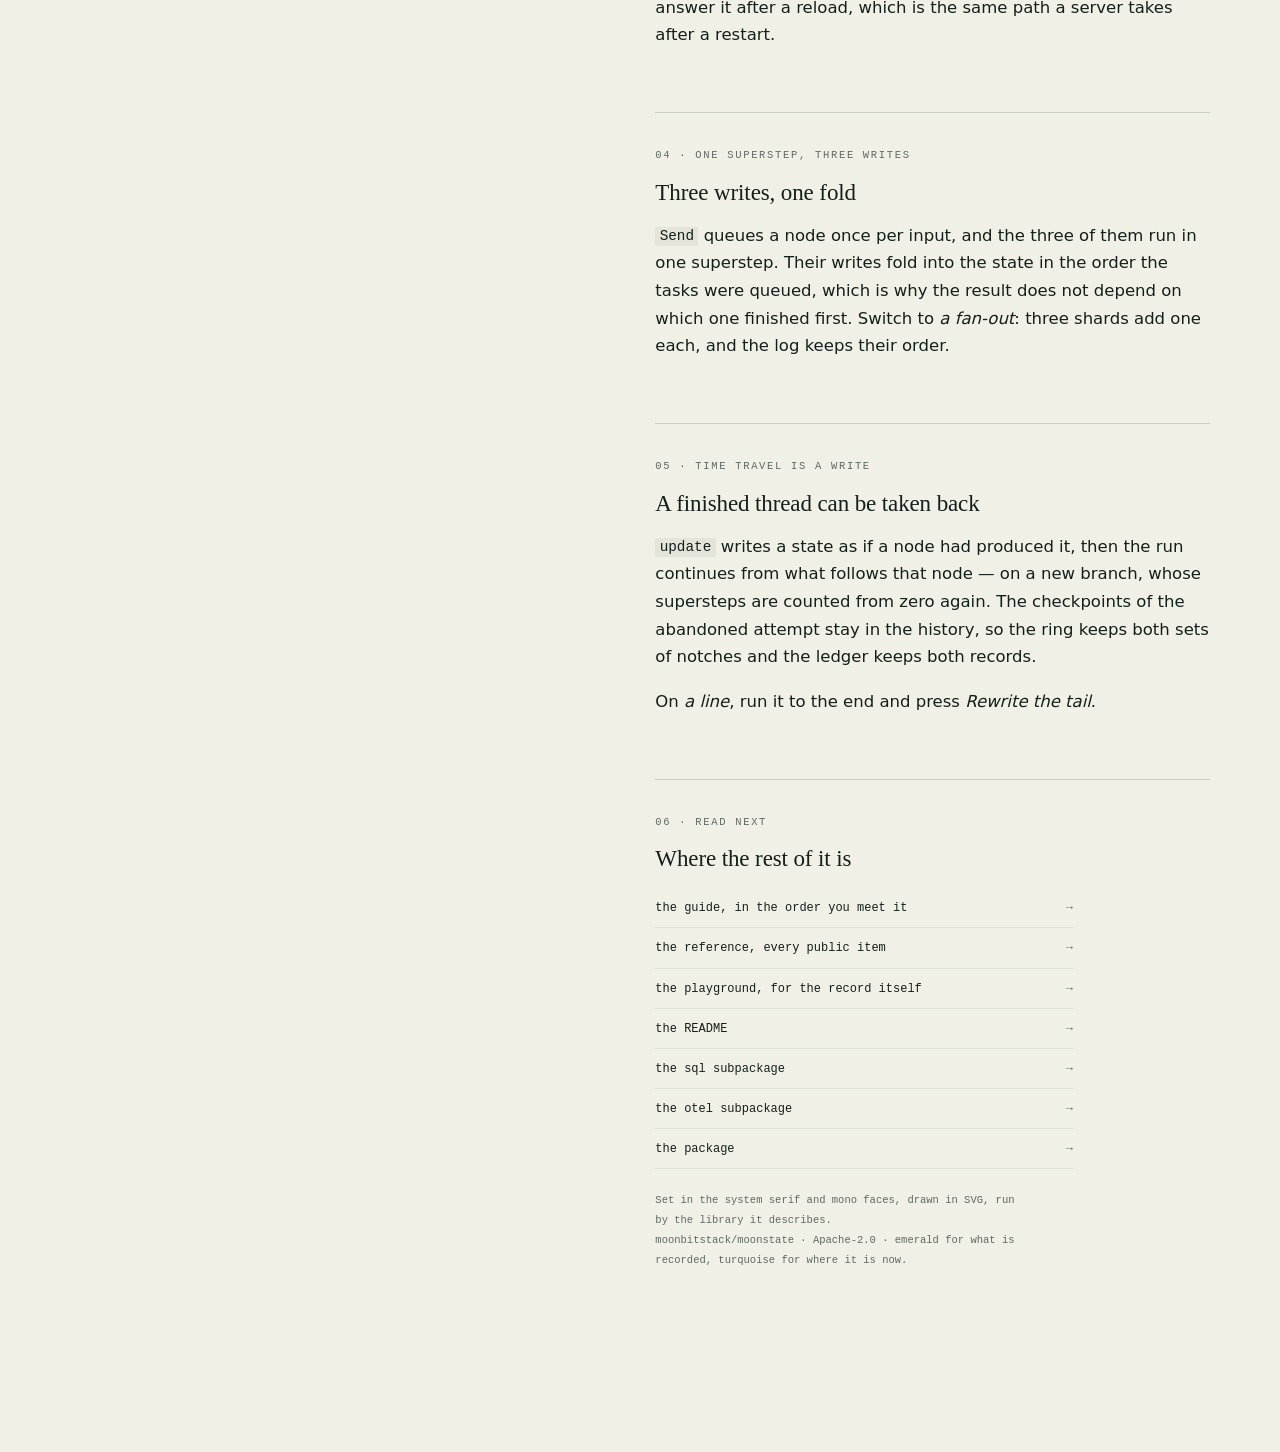
==== commit 740356f4: "chore(moonstate): moonstate 0.1.1, with its dependencies at their latest. Signed-off-by: Leo Cheng (" ====
--- a/docs/index.html
+++ b/docs/index.html
@@ -141,7 +141,7 @@
 
           <!-- numbers:start -->
           <div class="numbers">
-            <div><b>0.1.0</b><span>the version</span></div>
+            <div><b>0.1.1</b><span>the version</span></div>
             <div><b>25</b><span>supersteps a run may take</span></div>
             <div><b>24</b><span>graphs compared with LangGraph</span></div>
             <div><b>88</b><span>checkpoints compared, one by one</span></div>
--- a/docs/assets/instrument.css
+++ b/docs/assets/instrument.css
@@ -419,10 +419,11 @@
   display: flex;
   flex-wrap: wrap;
   justify-content: center;
-  gap: 4px 16px;
+  max-width: none;
+  gap: 4px 13px;
   margin: -14px 0 6px;
   font-family: var(--mono);
-  font-size: 11px;
+  font-size: 10px;
   letter-spacing: 0.02em;
   color: var(--muted);
 }
@@ -430,12 +431,12 @@
 .legend span {
   display: inline-flex;
   align-items: center;
-  gap: 6px;
+  gap: 5px;
 }
 
 .legend i {
   display: inline-block;
-  width: 16px;
+  width: 13px;
   height: 2px;
   background: var(--accent);
 }
@@ -500,7 +501,6 @@
   line-height: 1.5;
   letter-spacing: 0.02em;
   color: var(--accent);
-  max-width: 22ch;
 }
 
 .state {
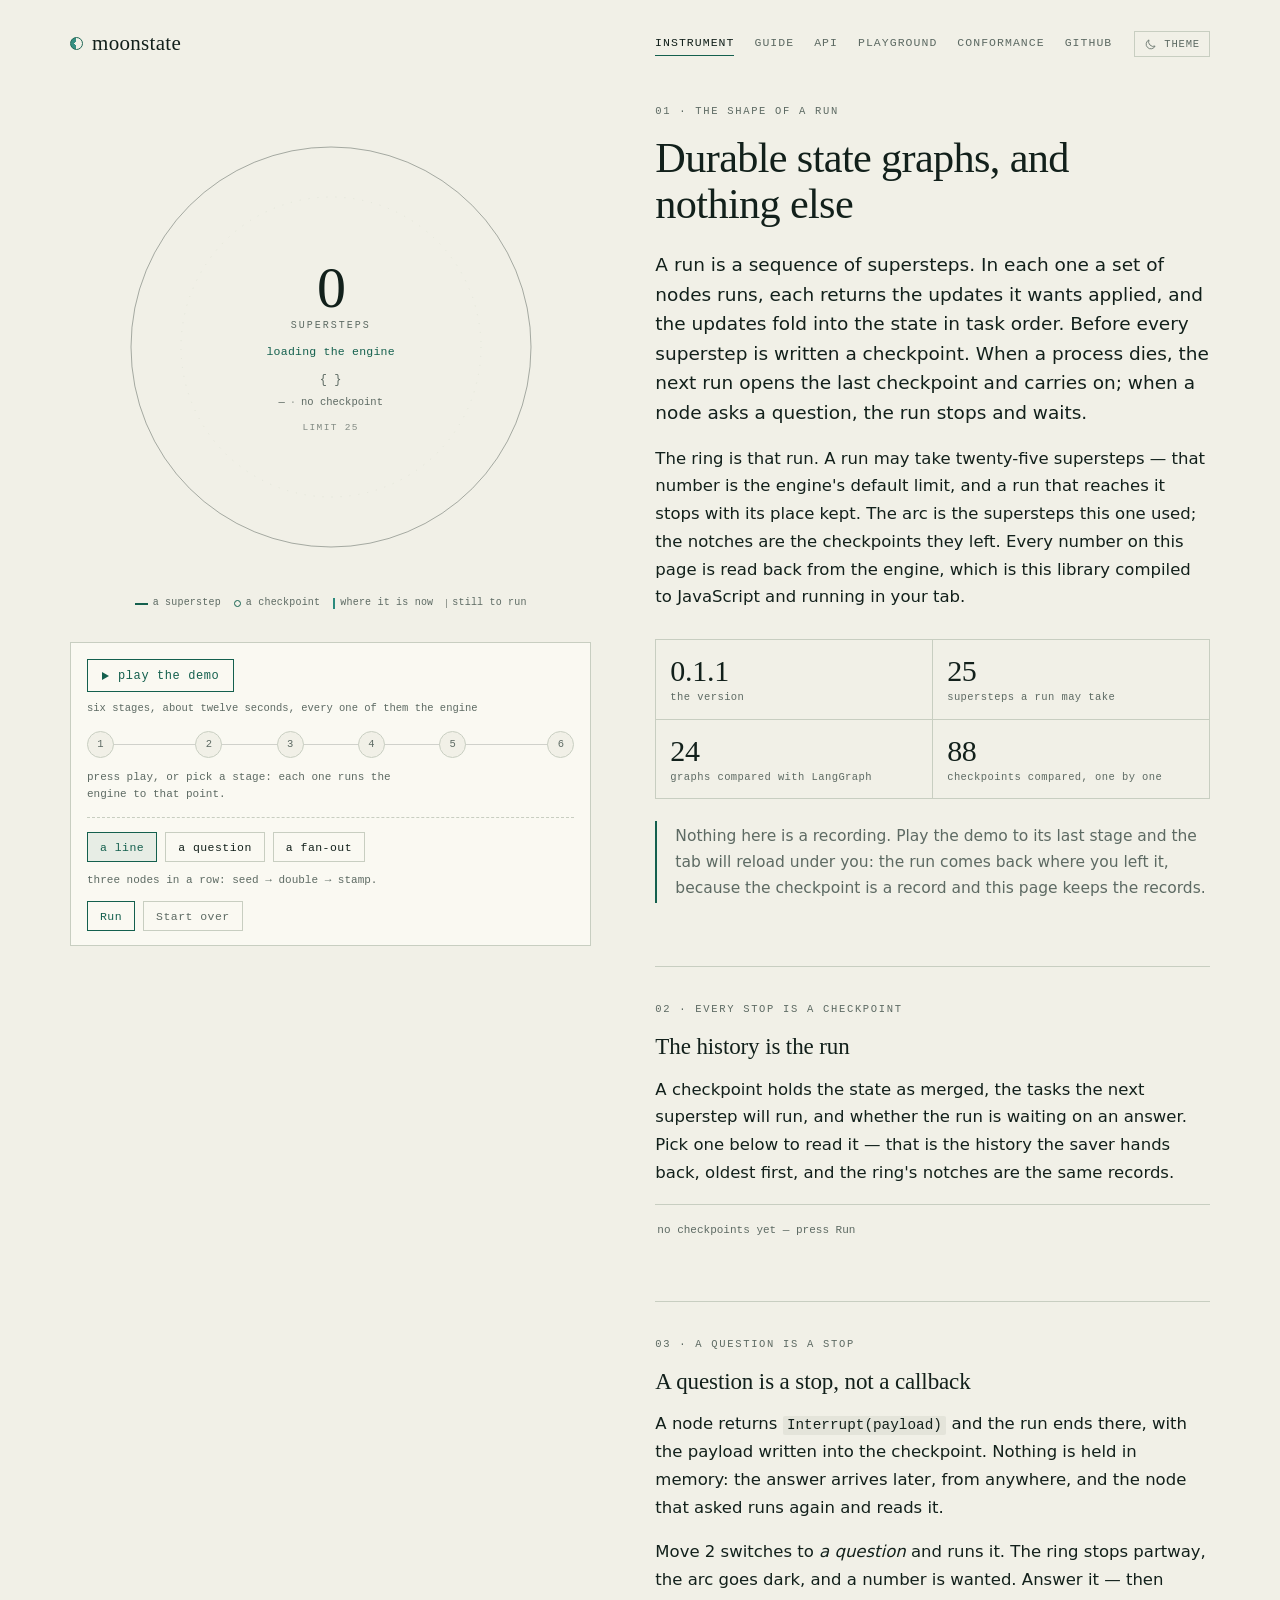
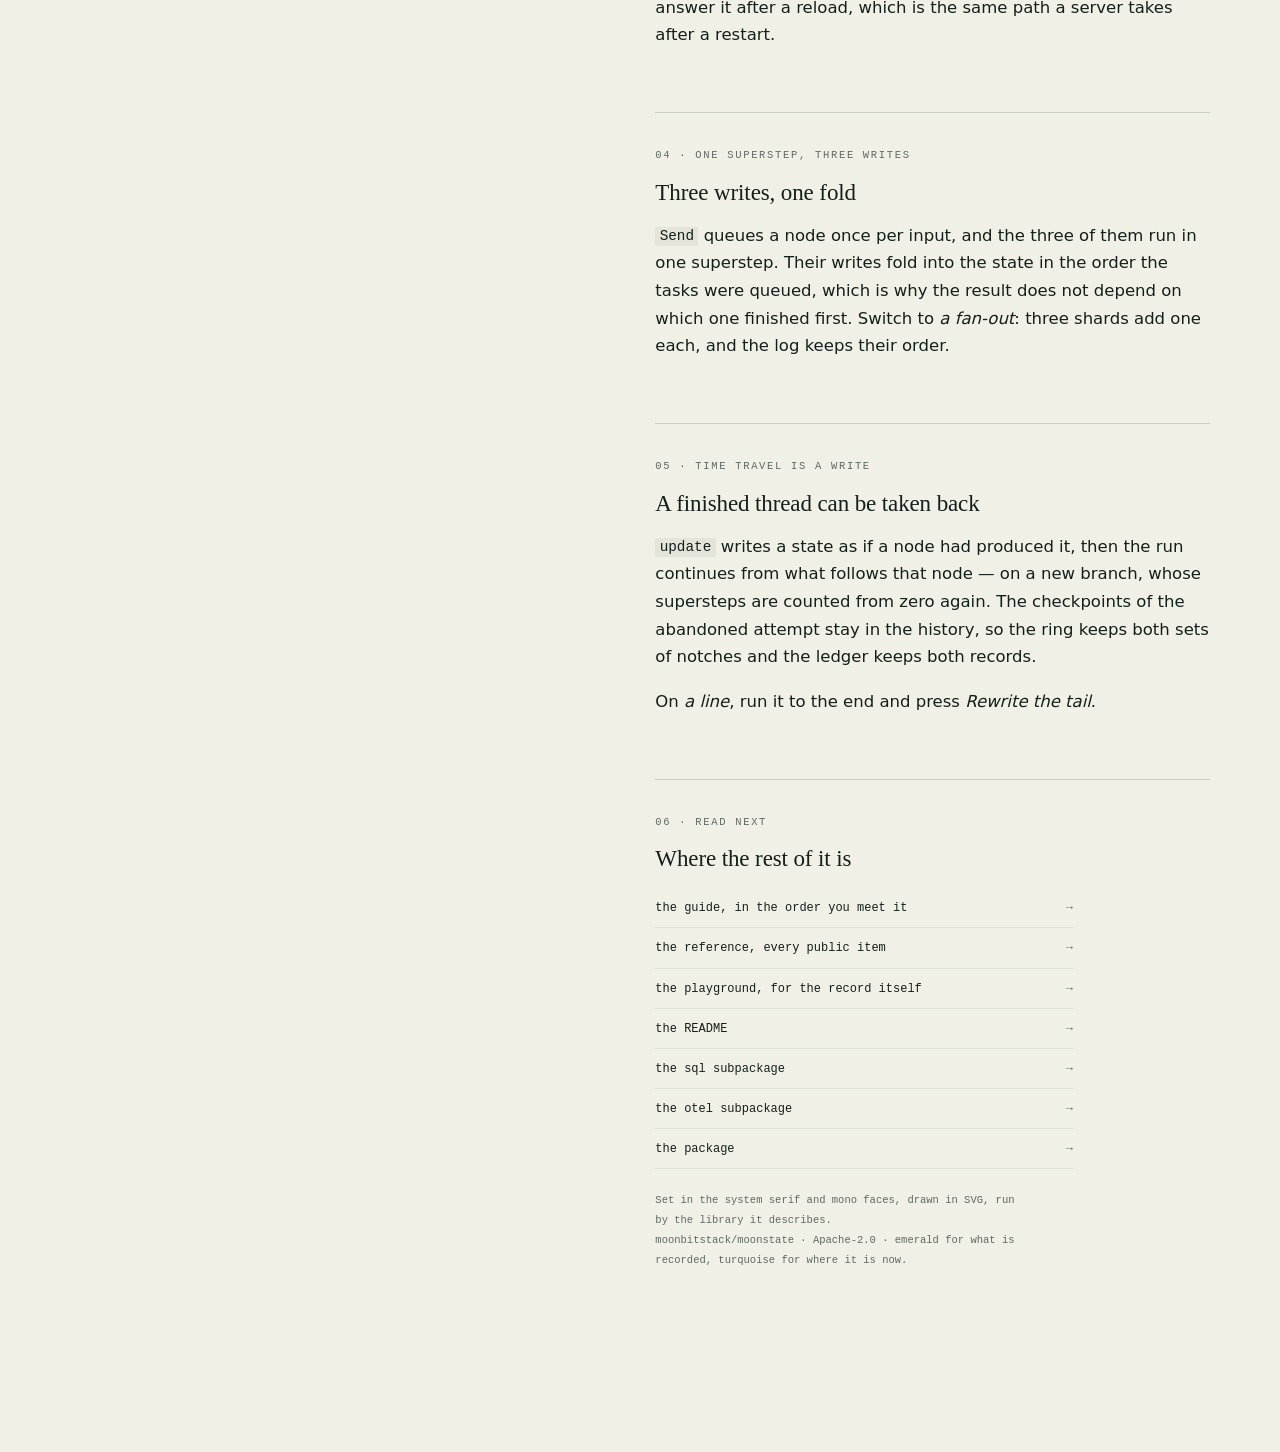
==== commit b6517015: "feat(moonstate): pin the checkpoint inventory and the registry, and cover every case. The reference " ====
--- a/docs/index.html
+++ b/docs/index.html
@@ -33,6 +33,7 @@
         <a href="guide.html">guide</a>
         <a href="api.html">api</a>
         <a href="playground.html">playground</a>
+        <a href="conformance.html">conformance</a>
         <a href="https://github.com/moonbitstack/moonstate">github</a>
         <button class="theme" type="button" data-theme-toggle aria-label="Switch to the dark theme">
           <svg data-icon="moon" viewBox="0 0 24 24" fill="none" stroke="currentColor" stroke-width="1.5" aria-hidden="true">
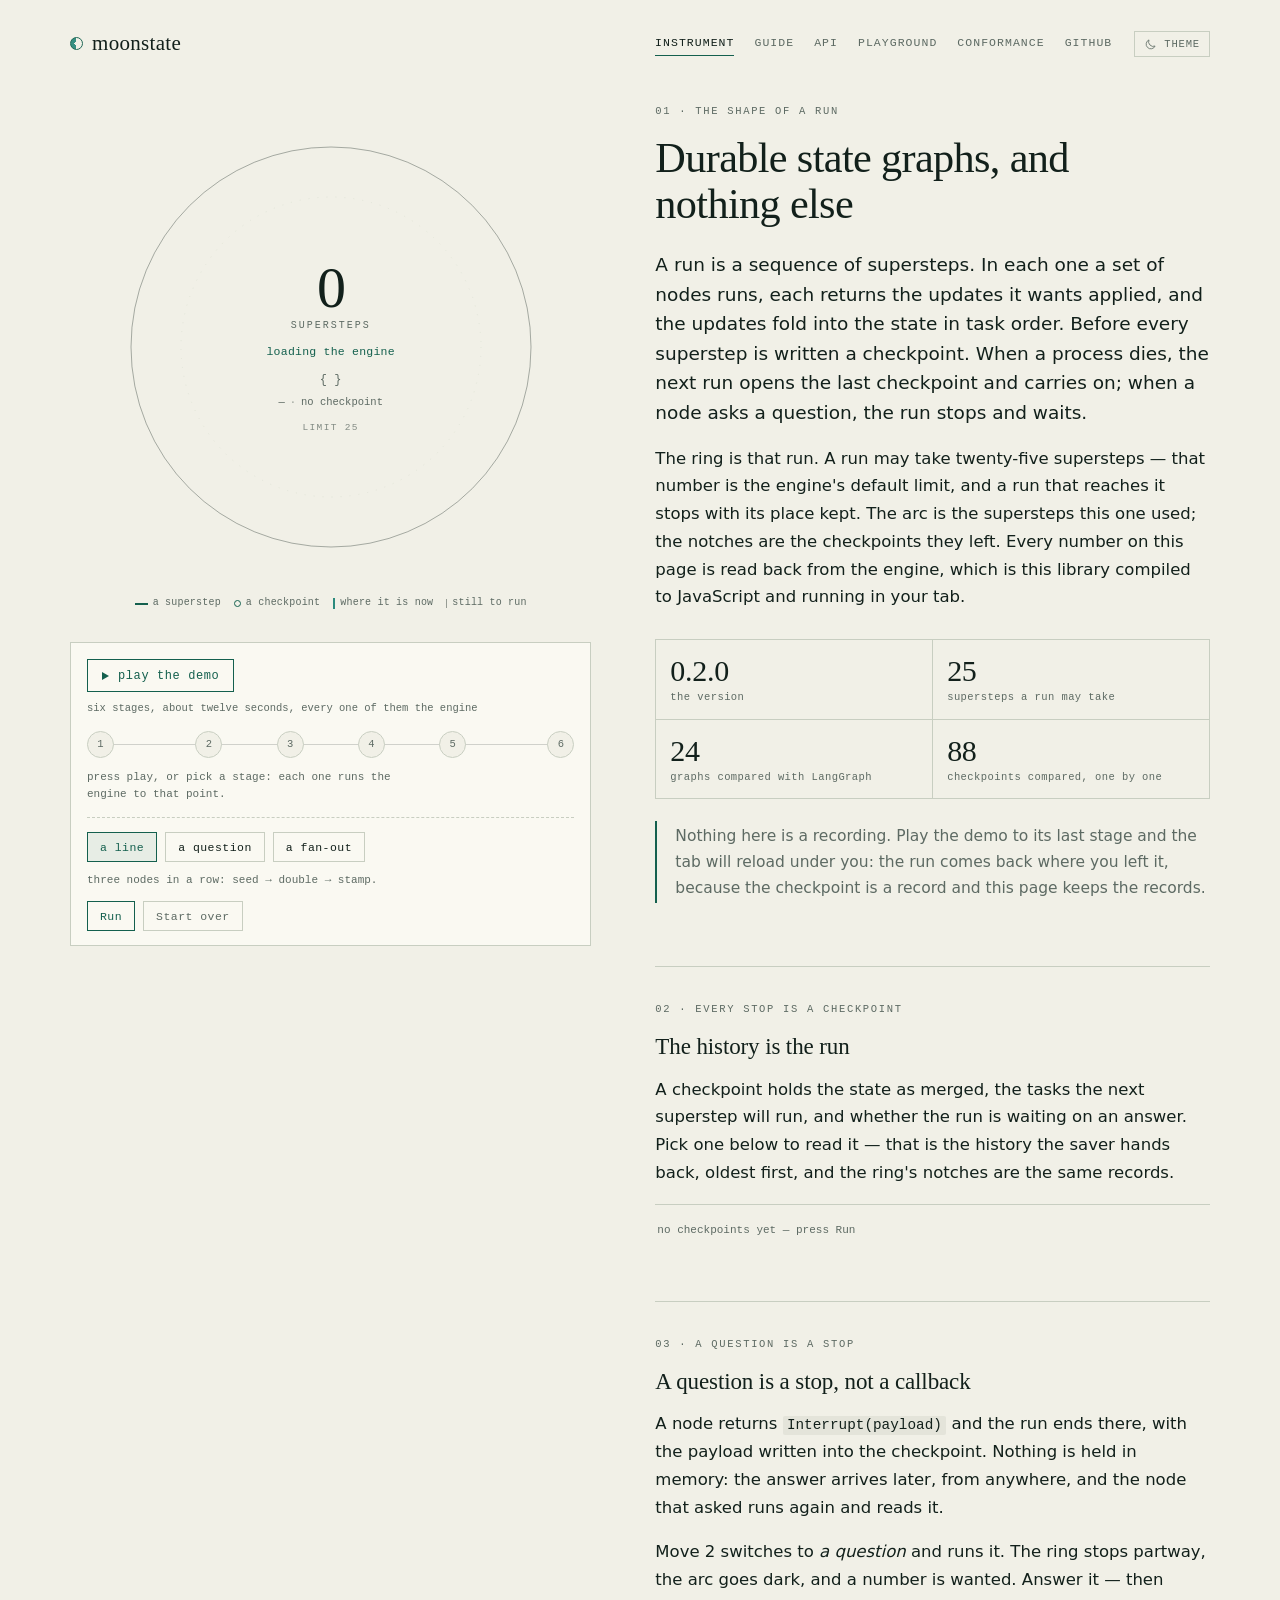
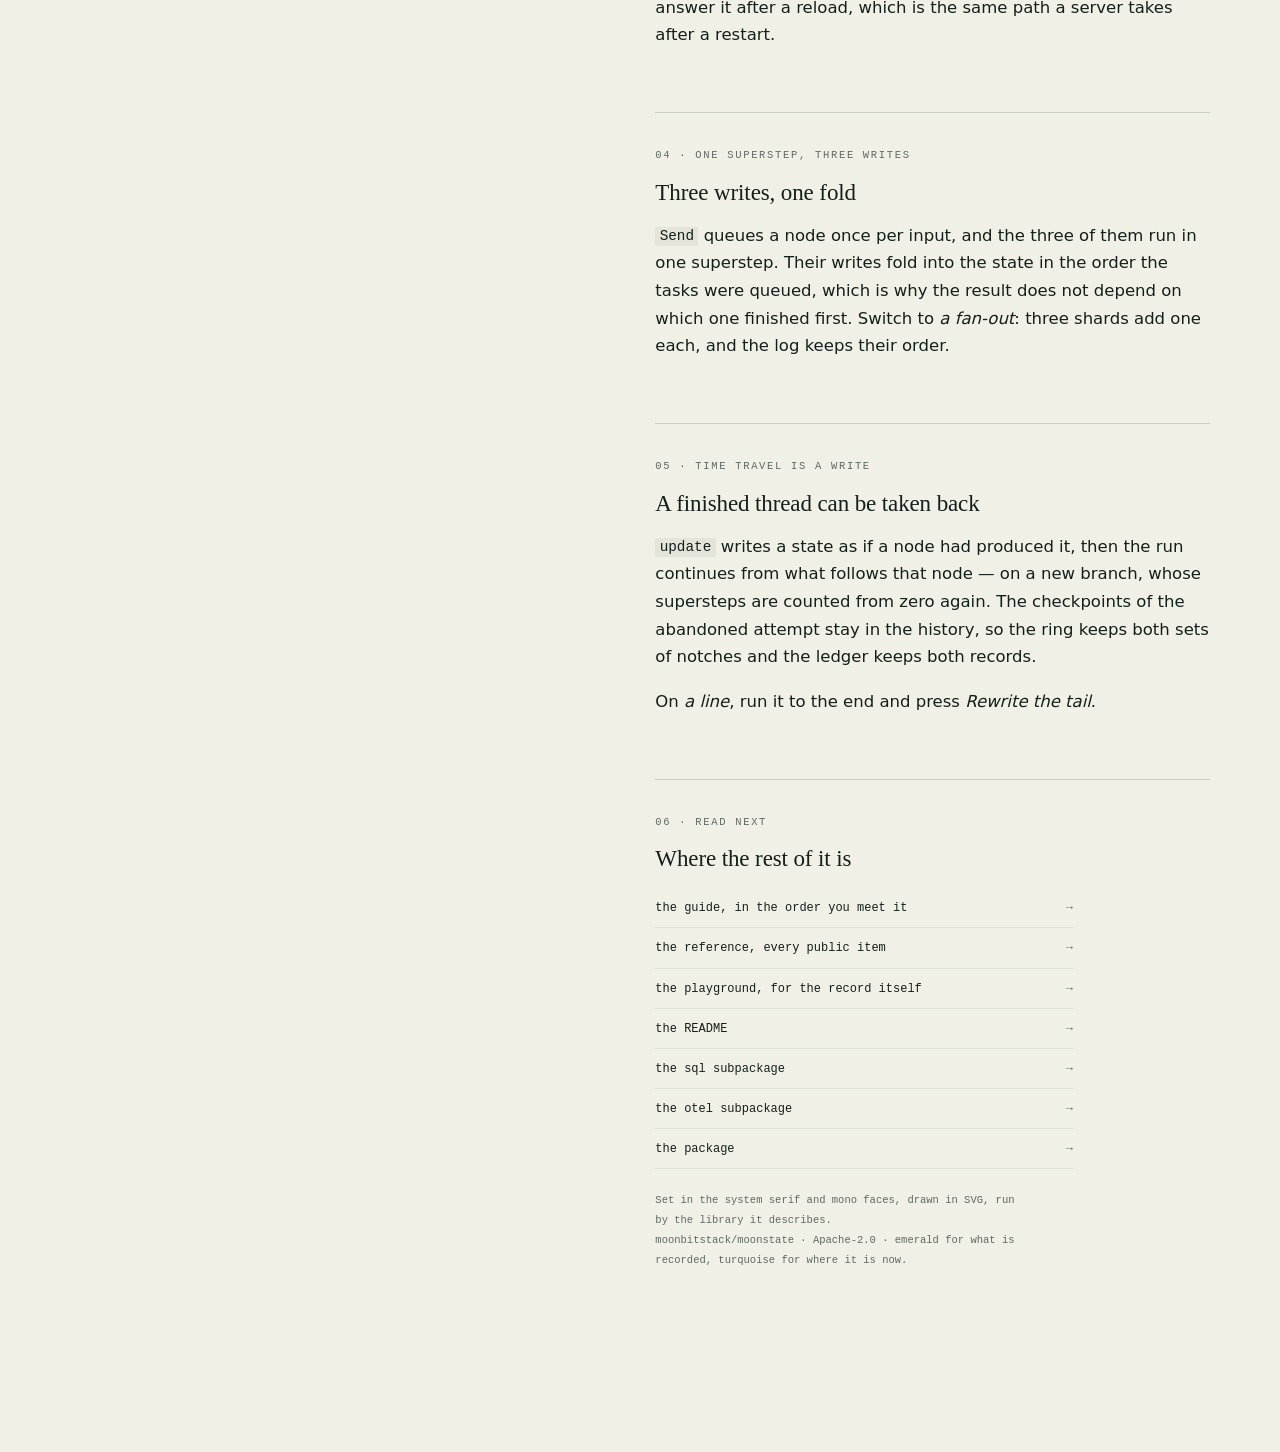
==== commit 6e185c1c: "chore(moonstate): moonstate 0.2.0, with its dependencies at their latest. Signed-off-by: Leo Cheng (" ====
--- a/docs/index.html
+++ b/docs/index.html
@@ -142,7 +142,7 @@
 
           <!-- numbers:start -->
           <div class="numbers">
-            <div><b>0.1.1</b><span>the version</span></div>
+            <div><b>0.2.0</b><span>the version</span></div>
             <div><b>25</b><span>supersteps a run may take</span></div>
             <div><b>24</b><span>graphs compared with LangGraph</span></div>
             <div><b>88</b><span>checkpoints compared, one by one</span></div>
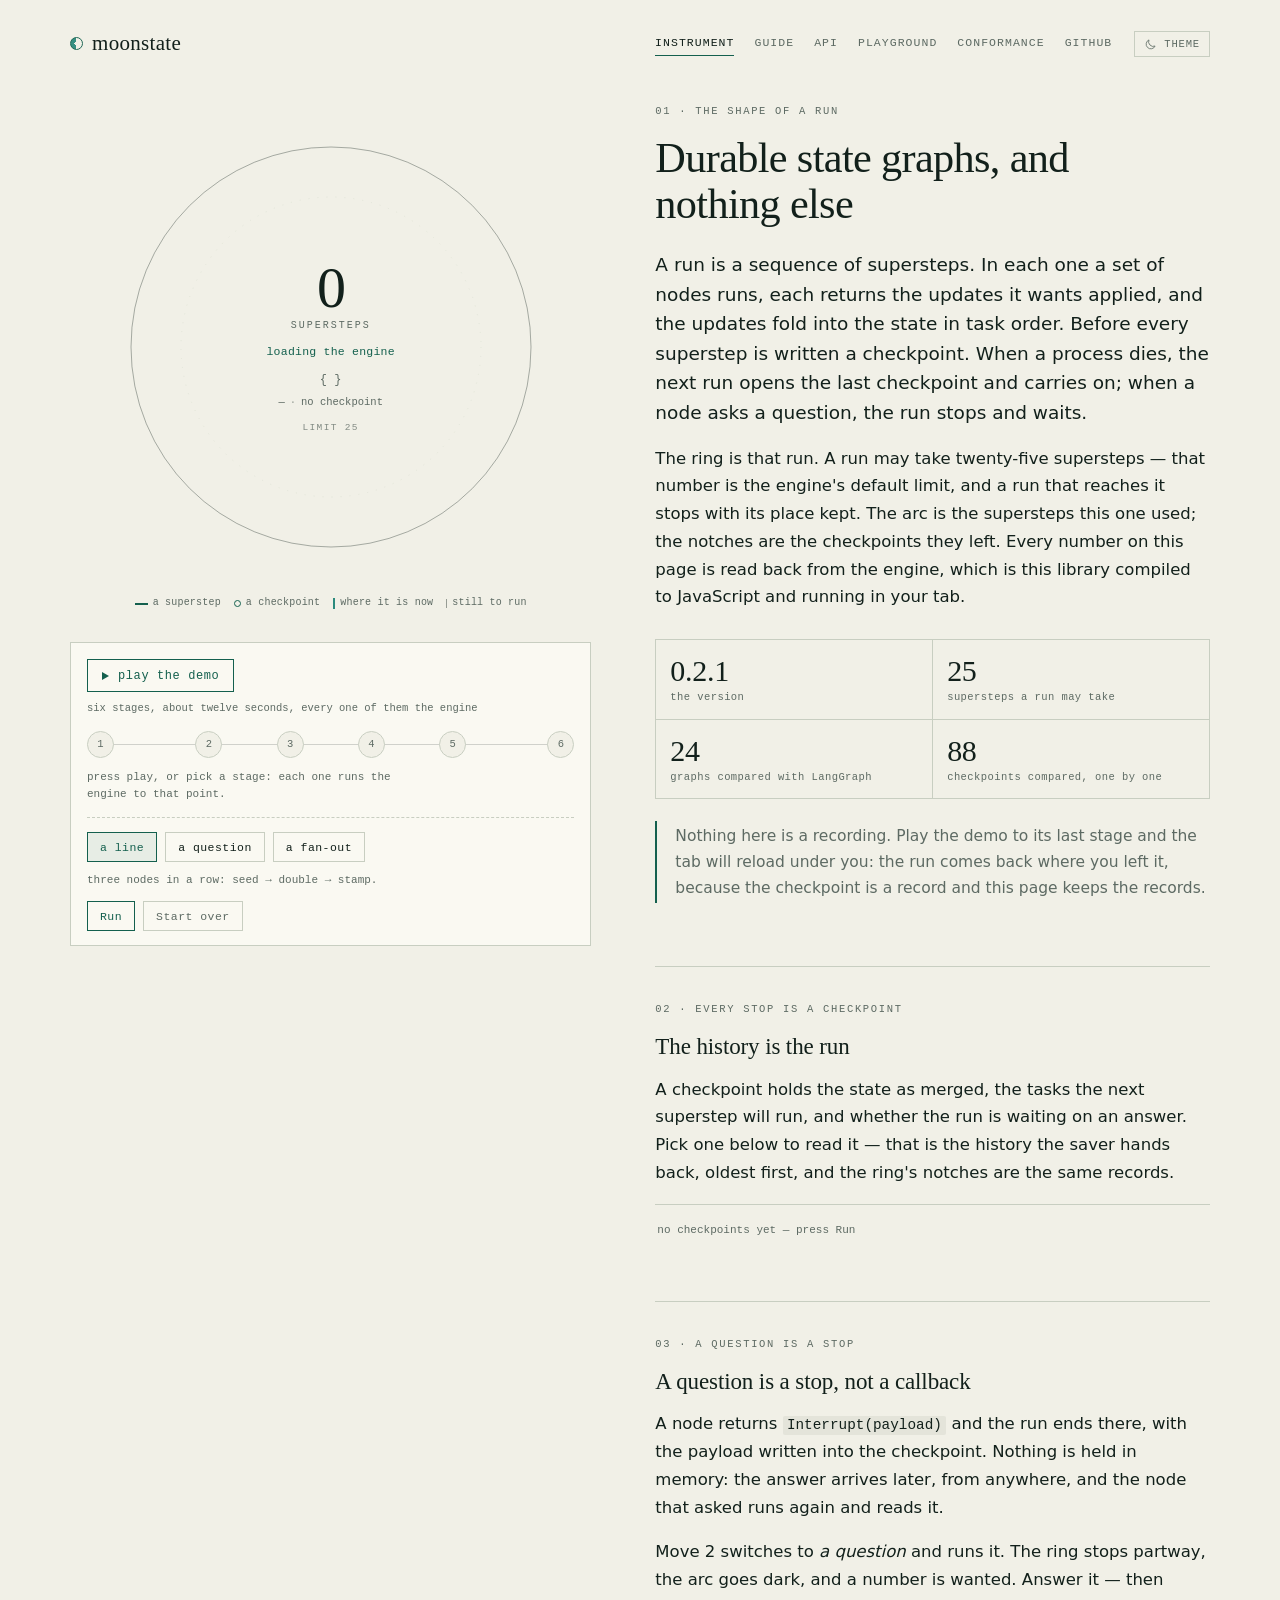
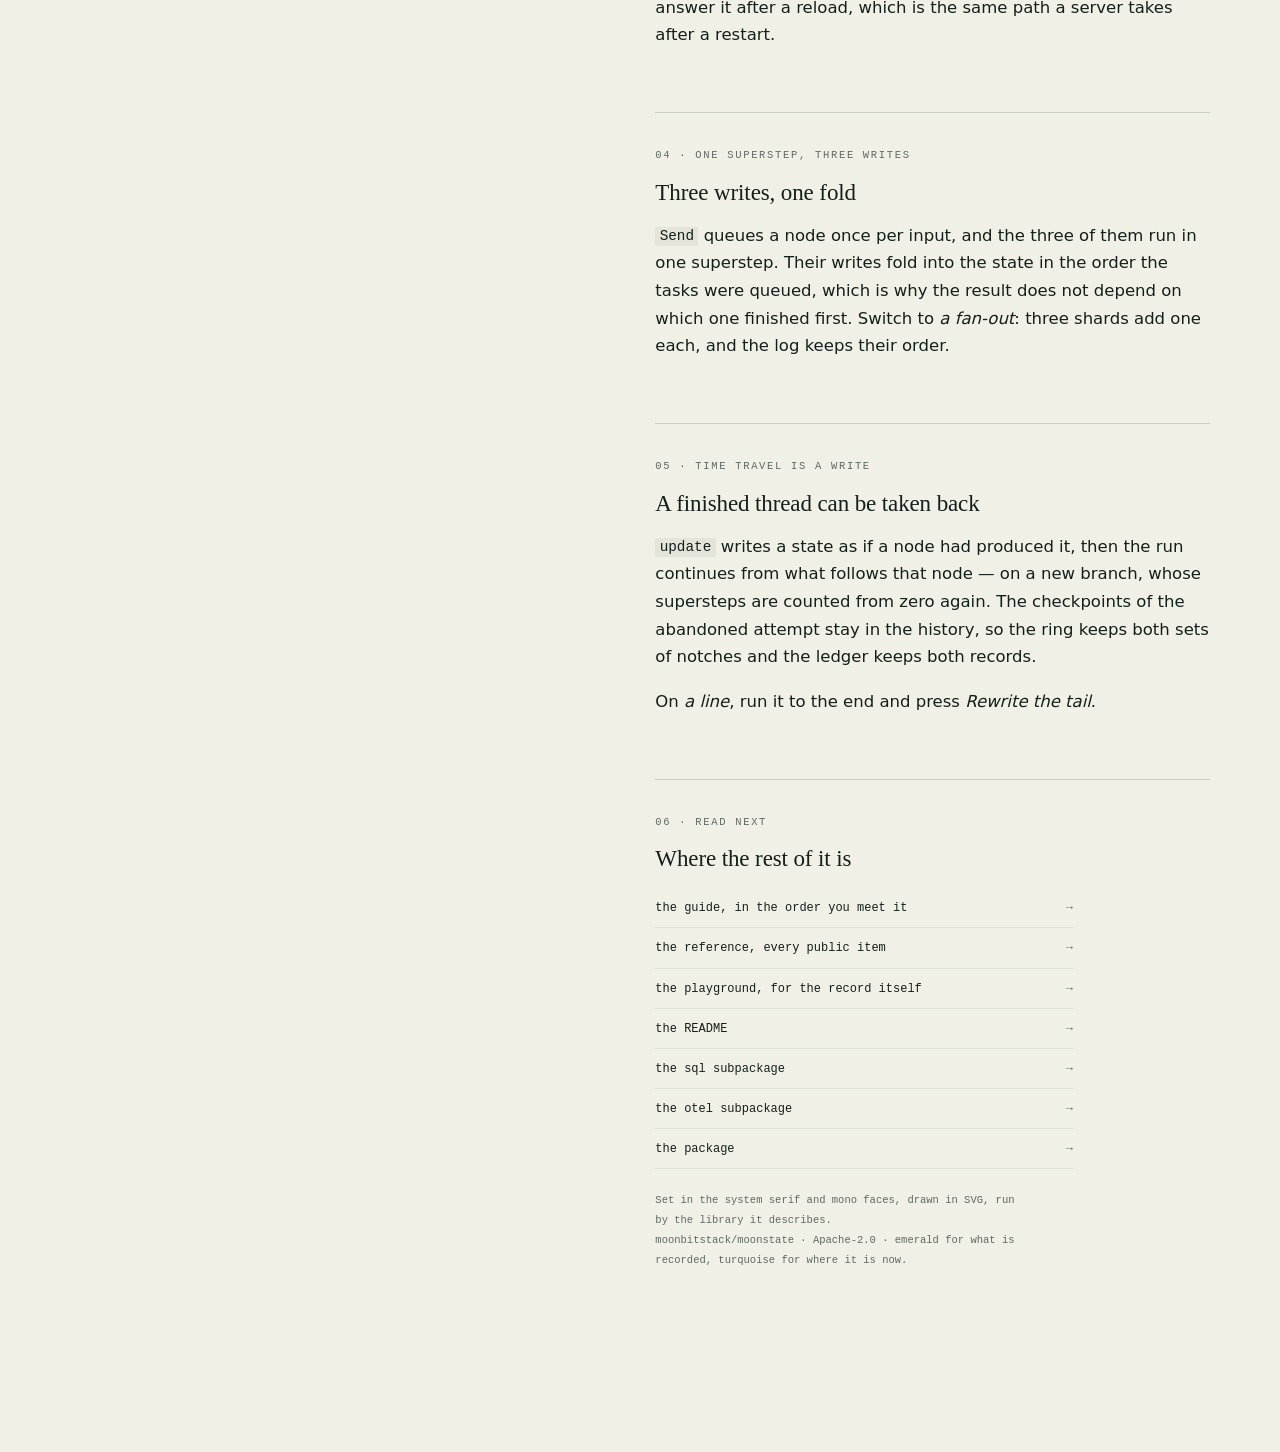
==== commit cf996ea6: "chore(moonstate): moonstate 0.2.1, with its dependencies at their latest. Signed-off-by: Leo Cheng (" ====
--- a/docs/index.html
+++ b/docs/index.html
@@ -142,7 +142,7 @@
 
           <!-- numbers:start -->
           <div class="numbers">
-            <div><b>0.2.0</b><span>the version</span></div>
+            <div><b>0.2.1</b><span>the version</span></div>
             <div><b>25</b><span>supersteps a run may take</span></div>
             <div><b>24</b><span>graphs compared with LangGraph</span></div>
             <div><b>88</b><span>checkpoints compared, one by one</span></div>
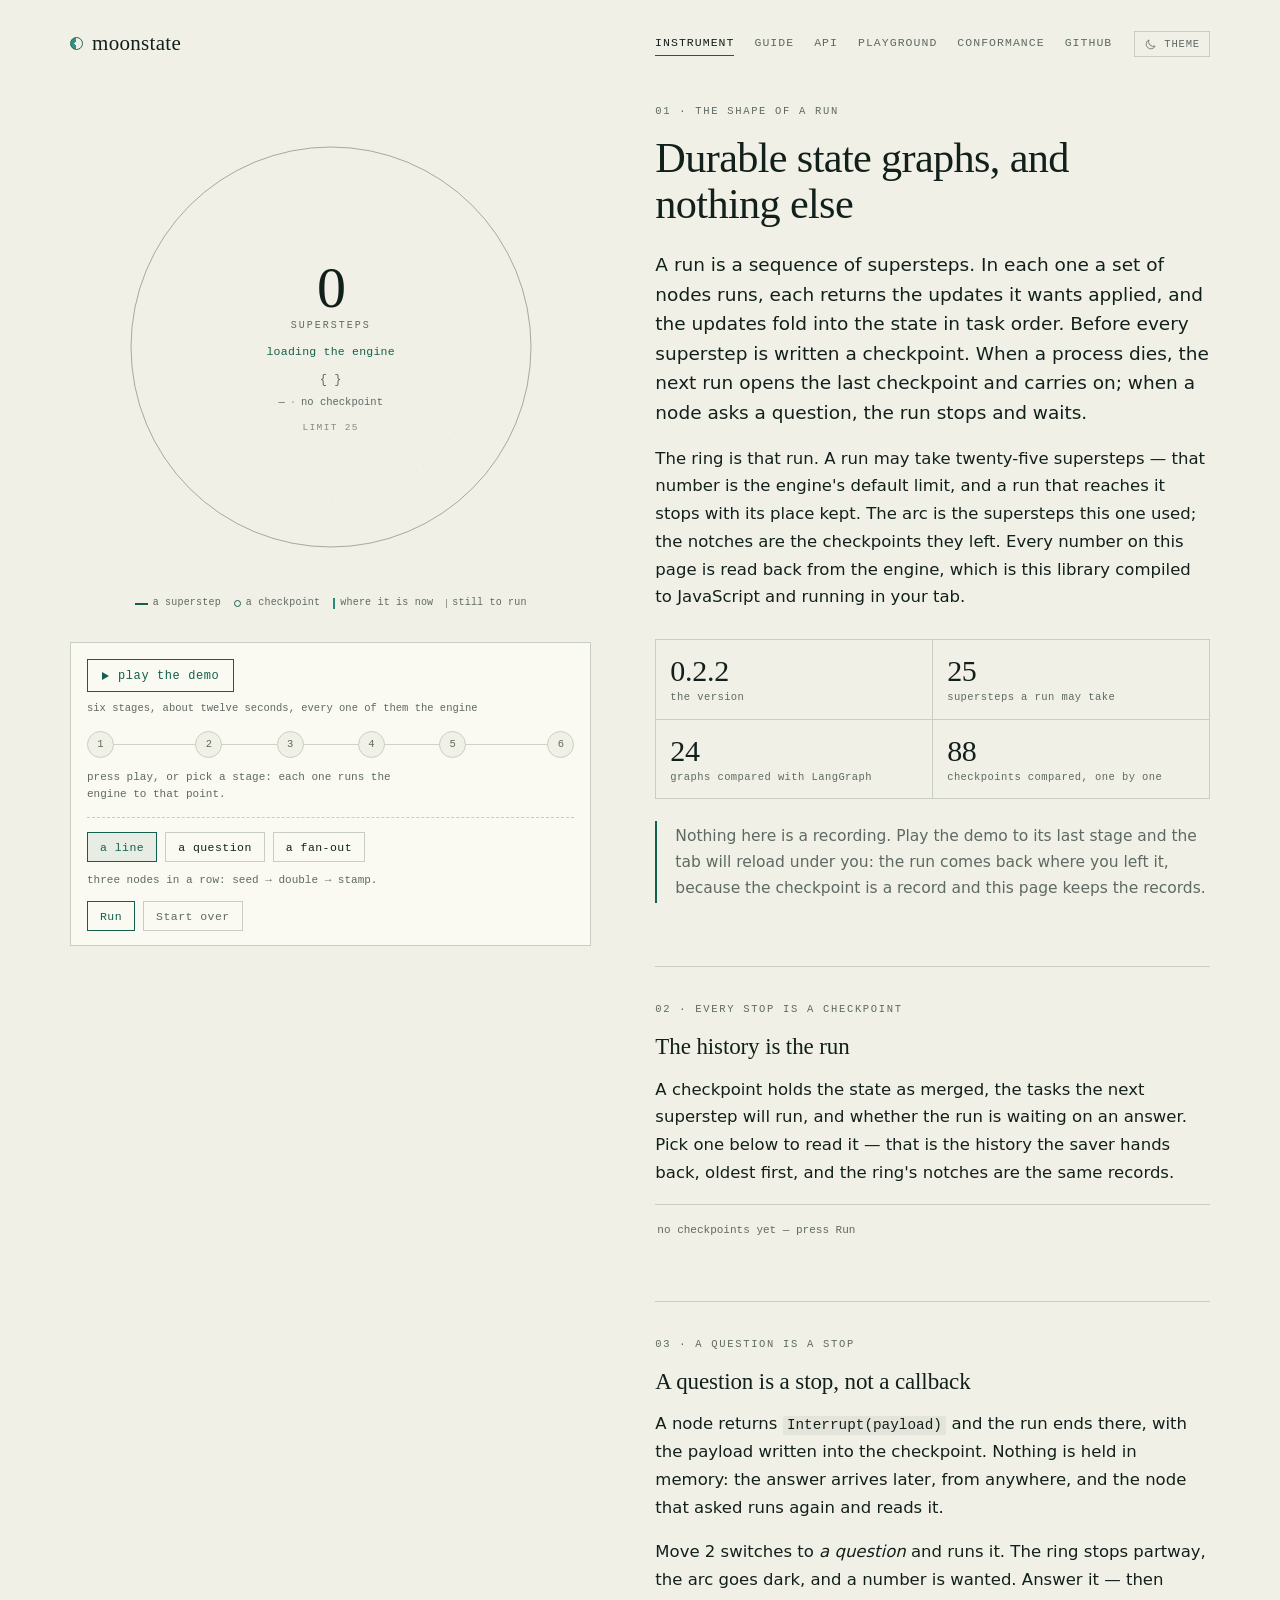
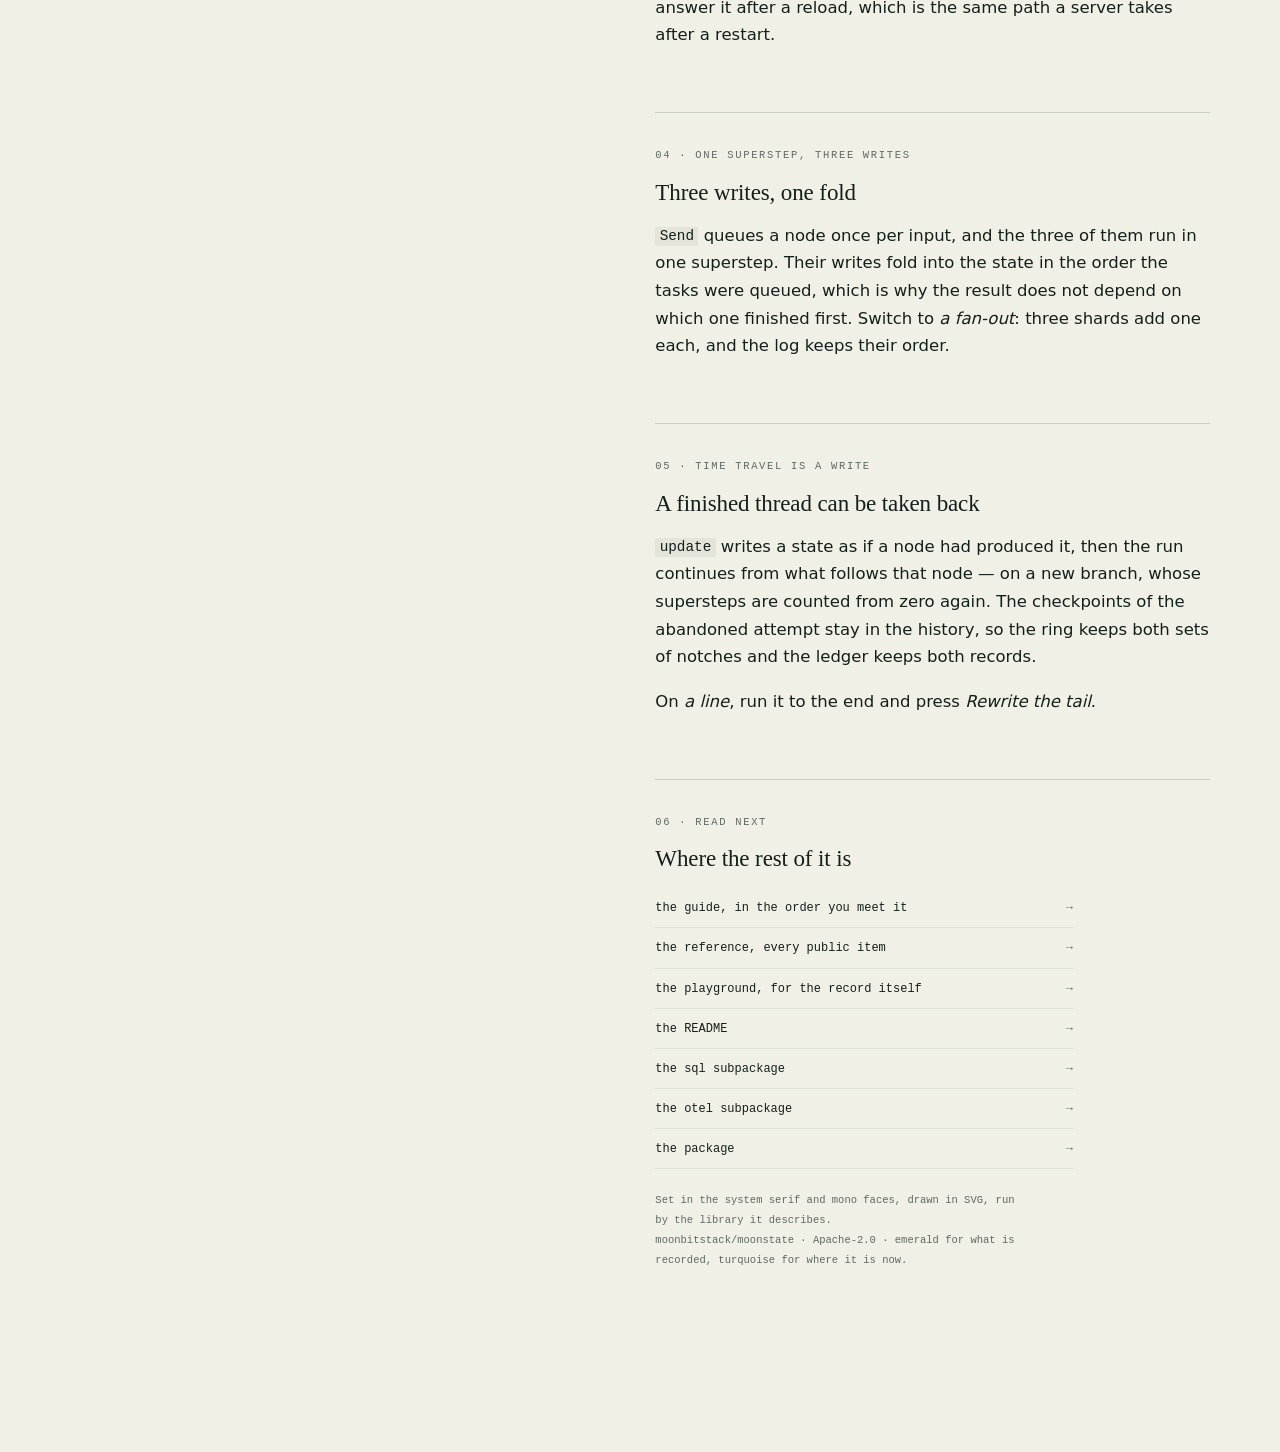
==== commit b5ff6b48: "chore(moonstate): moonstate 0.2.2, with its dependencies at their latest. Signed-off-by: Leo Cheng (" ====
--- a/docs/index.html
+++ b/docs/index.html
@@ -142,7 +142,7 @@
 
           <!-- numbers:start -->
           <div class="numbers">
-            <div><b>0.2.1</b><span>the version</span></div>
+            <div><b>0.2.2</b><span>the version</span></div>
             <div><b>25</b><span>supersteps a run may take</span></div>
             <div><b>24</b><span>graphs compared with LangGraph</span></div>
             <div><b>88</b><span>checkpoints compared, one by one</span></div>
